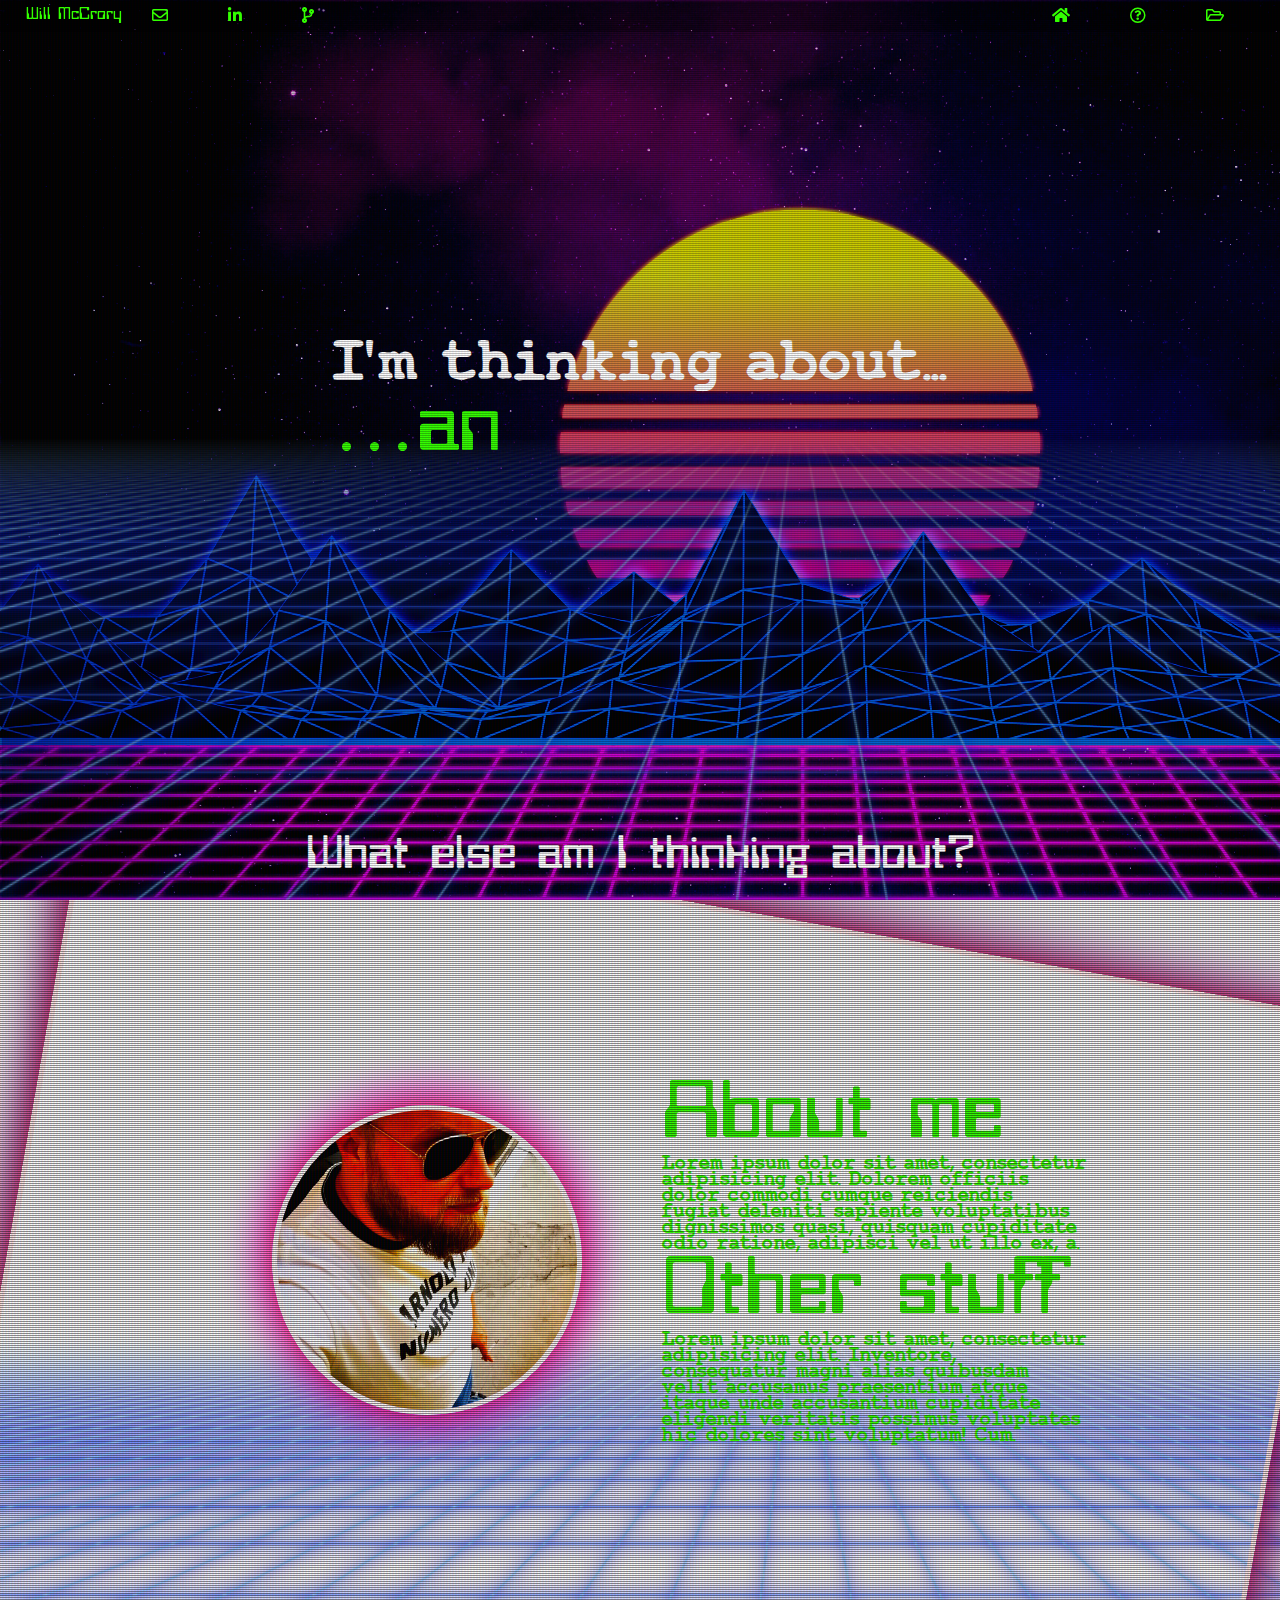
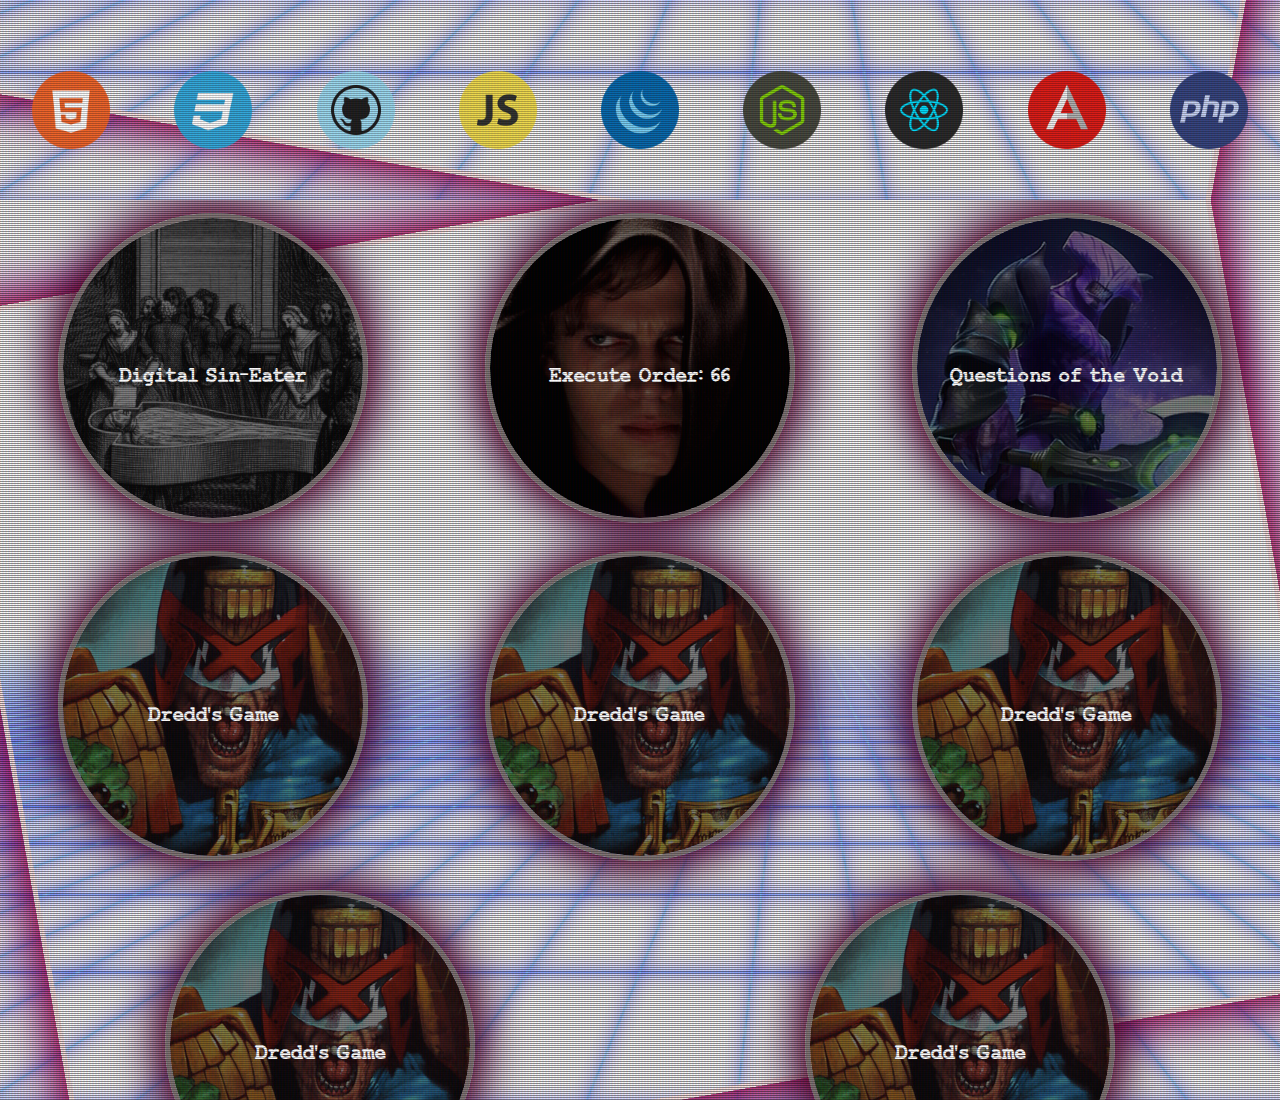
==== index.html @ d70937ad "Rudimentary portfolio working" ====
<!DOCTYPE html>
<html lang="en">
	<head>
		<title>will mccrory</title>
		<link rel="shortcut icon" type="image/png" href="assets/img/favicon.png"/>
		<meta charset="UTF-8">
		<link rel="stylesheet" href="assets/css/reset.css" type="text/css" />
		<link rel="stylesheet" href="assets/css/style.css" type="text/css" />
		<link href="https://use.fontawesome.com/releases/v5.0.8/css/all.css" rel="stylesheet">
	</head>

	<body>

	<!-- header navbar -->
		<div class="navbarWeb" id="header">
			<div class="headerContent">
				<h6 id="navbarName">Will McCrory</h6>
				<h6><a class="navLink" href="mailto:wmccrory@gmail.com" target="_blank"><i class="far fa-envelope"></i></a></h6>
				<h6><a class="navLink" href="https://www.linkedin.com/in/william-mccrory/" target="_blank"><i class="fab fa-linkedin-in"></i></a></h6>
				<h6><a class="navLink" href="https://github.com/wmccrory" target="_blank"><i class="fas fa-code-branch"></i></a></h6>
			</div>

			<div class="headerContent">
				<a class="navLink" href="#intro"><i class="fas fa-home"></i></a>
				<a class="navLink" href="#bio"><i class="far fa-question-circle"></i></a>
				<a class="navLink" href="#portfolio"><i class="far fa-folder-open"></i></a>
			</div>
		</div>

	<!-- intro splash -->
		<div class="screen" id="intro">
			<!-- background image in it's own container for filter purposes -->
			<div class="backgroundImage"></div>

			<div id="splashContent">

				<div id="splashText">
					<h1>I'm thinking about...</h1>
					<div class="crt" id="splashInsert">
						<h2>...<div id="splashLoader"></div></h2>
					</div>
				</div>

				<div class="scroll" id="splashScroll">
					<h3>What else am I thinking about?</h3>
				</div>

			</div>
		</div>

	<!-- biography html -->
		<div class="screen" id="bio">
			<div class="backDiv" id="backDivOne"></div>

			<div class="crt" id="bioContent">
				<img src="assets/img/profile.jpg" alt="profile picture" />
				<div>
					<h2>About me</h2>
					<p>Lorem ipsum dolor sit amet, consectetur adipisicing elit. Dolorem officiis dolor commodi cumque reiciendis fugiat deleniti sapiente voluptatibus dignissimos quasi, quisquam cupiditate odio ratione, adipisci vel ut illo ex, a.</p>
					<h2>Other stuff</h2>
					<p>Lorem ipsum dolor sit amet, consectetur adipisicing elit. Inventore, consequatur magni alias quibusdam velit accusamus praesentium atque itaque unde accusantium cupiditate eligendi veritatis possimus voluptates hic dolores sint voluptatum! Cum.</p>
				</div>
			</div>

			<div class="crt" id="bioSkills">
				<img src="assets/img/icon/html.png" alt="html" />
				<img src="assets/img/icon/css.png" alt="css" />
				<img src="assets/img/icon/github.png" alt="github" />
				<img src="assets/img/icon/javascript.png" alt="javascript" />
				<img src="assets/img/icon/jquery.png" alt="jQuery" />
				<img src="assets/img/icon/node.png" alt="node" />
				<img src="assets/img/icon/react.png" alt="react" />	
				<img src="assets/img/icon/angularJS.png" alt="angularJS" />
				<img src="assets/img/icon/php.png" alt="php" />
			</div>
		</div>

	<!-- portfolio sites html -->
		<div class="screen crt" id="portfolio">
			<div class="backDiv" id="backDivTwo"></div>

			<div class="crt" id="projectHolder">

				<div class="project" id="sineater">
					<img src="assets/img/project/sineater.png" alt="sineater project" />
					<div class="projectText">
						<p>Digital Sin-Eater</p>
					</div>
				</div>

				<div class="project" id="starwarsGame">
					<img src="assets/img/project/starwarsGame.png" alt="star wars project" />
					<div class="projectText">
						<p>Execute Order: 66</p>
					</div>
				</div>

				<div class="project" id="triviaGame">
					<img src="assets/img/project/triviaGame.png" alt="trivia project" />
					<div class="projectText">
						<p>Questions of the Void</p>
					</div>
				</div>

				<div class="project" id="hangmanGame">
					<img src="assets/img/project/hangmanGame.png" alt="hangman project" />
					<div class="projectText">
						<p>Dredd's Game</p>
					</div>
				</div>

				<div class="project" id="hangmanGame">
					<img src="assets/img/project/hangmanGame.png" alt="hangman project" />
					<div class="projectText">
						<p>Dredd's Game</p>
					</div>
				</div>

				<div class="project" id="hangmanGame">
					<img src="assets/img/project/hangmanGame.png" alt="hangman project" />
					<div class="projectText">
						<p>Dredd's Game</p>
					</div>
				</div>

				<div class="project" id="hangmanGame">
					<img src="assets/img/project/hangmanGame.png" alt="hangman project" />
					<div class="projectText">
						<p>Dredd's Game</p>
					</div>
				</div>

				<div class="project" id="hangmanGame">
					<img src="assets/img/project/hangmanGame.png" alt="hangman project" />
					<div class="projectText">
						<p>Dredd's Game</p>
					</div>
				</div>

			</div>
		</div>

		<footer>
			<script src="https://code.jquery.com/jquery-3.3.1.min.js" integrity="sha256-FgpCb/KJQlLNfOu91ta32o/NMZxltwRo8QtmkMRdAu8=" crossorigin="anonymous"></script>
			<script src="assets/javascript/javascript.js"></script>
		</footer>
	</body>
</html>
---- assets/css/style.css ----
/*global elements*/

	@font-face {
		font-family: "bitwise";
		src: url(../fonts/bitwise.ttf);
	}

	@font-face {
		font-family:"typeWrong";
		src: url(../fonts/typwrng.ttf);
	}



	body {
		animation: colorRotate 30s infinite;
	}

/*navbar*/

	.navbarWeb {
		z-index: 15;
		background: rgba(0,0,0,0.3);
		position: fixed;
		top: 0;
		width: 100%;
		display: flex;
		color: #fff;
	}

	#header {
		height: 2em;
		justify-content: space-between;
		align-items: center;
	}

	.headerContent {
		display: flex;
		padding: 0 2%;
	}

	.navLink {
		padding: 0 30px;
		text-decoration: none;
		color: #33FF00;
/*		text-shadow: 2px 2px #fff;*/
	}

	.navLink:visited {
		color: #33FF00;
	}

	.headerContent img {
		max-width: auto;
		height: 50px;
		align-self: flex-end;
	}

/*page elements*/

	.screen {
		position: relative;
		overflow: hidden;
		height: 100vh;
		background: url("../img/neonGrid.png");
		background-size: cover;
	}

	/*intro*/

		.backgroundImage {
			z-index: -1;
			position: absolute;
			height: 100%;
			width: 100%;
			background-image: url("../img/splashBackground2.jpg");
			filter: contrast(170%);
			background-repeat: no-repeat;
    		background-size: cover;
		}

		#splashContent {
			color: white;
			z-index: 5;
			background: rgba(0,0,0,0.2);
			height: 100%;
			width: 100%;
			display: grid;
			grid-template-rows: auto 10%;
			grid-template-areas:
			"splashText"
			"splashScroll";
		}

		#splashText {
			grid-area: "splashText";
			justify-self: center;
			align-self: center;
		}

		#splashScroll {
			grid-area: "splashScroll";
			justify-self: center;
			align-self: center;
			padding: 1em;
		}

		#splashInsert {
			color: #33FF00;
		}

		#splashLoader {
			display: inline-block;
		}

	/*bio*/

		#bio {
			display: grid;
			grid-template-rows: 80% 20%;
			grid-template-areas:
			"bioContent"
			"bioSkills";
		}

		#bioContent {
			z-index: 2;
			grid-area: "bioContent";
			justify-self: center;
			align-self: center;
			display: flex;
			align-items: center;
			width: 70%;
			color: #33FF00;
		}

		#bioContent img {
			height: 300px;
			width: 300px;
			margin: 0 5em;
			border: 5px solid #ffe8e8;
			box-shadow: 0 0 50px #FF0000, 0 0 50px #0000FF;
			border-radius: 50%;
			filter: saturate(2) contrast(120%);
		}

		#bioSkills {
			z-index: 2;
			grid-area: "bioSkills";
			justify-self: center;
			align-self: center;
			display: flex;
			width: 100%;
			justify-content: space-around;
		}

		#bioSkills img {
			max-height: 100px;
			max-width: 100px;
		}

	/*portfolio*/
		
		#portfolio {
			display: grid;
		}

		#projectHolder {
			display: flex;
			height: 100vh;
			width: 100%;
			flex-wrap: wrap;
			justify-self: center;
			align-self: center;
			justify-content: space-around;
			align-items: center;
/*			overflow: auto;*/
/*			border: 5px solid #ffe8e8;*/
/*			box-shadow: 0 0 50px #33FF00, 0 0 50px #33FF00;*/
/*			background: #000;*/
			z-index: 5;
		}

		.project {
			margin: 1%;
			position: relative;
			color: #fff;
		}

		.project img {
			max-height: 300px;
			max-width: 300px;
			filter: brightness(50%);
			border: 5px solid #ffe8e8;
			border-radius: 50%;
			box-shadow: 0 0 50px #FF0000, 0 0 50px #0000FF;
		}

		.projectText {
			position: absolute;
			top: 50%;
			width: 100%;
			text-align: center;
			user-select: none;
		}

	/*background divs (aesthetic)*/
		.backDiv {
			height: 100%;
			width: 100%;
			position: absolute;
			border: 5px solid #ffe8e8;
			box-shadow: 0 0 50px #FF0000, 0 0 50px #0000FF;
			box-sizing: border-box;
		}

		#backDivOne {
			transform: rotate(10deg);
		}

		#backDivTwo {
			transform: rotate(-10deg);
		}	

	/*font rules*/
		h1 {
			font-family: "typeWrong";
			font-size: 3em;
		}

		h2 {
			font-family: "bitwise";
			font-size: 5em;
		}

		h3 {
			font-family: "bitwise";
			font-size: 3em;
		}

		h6 {
			font-family: "bitwise";
			color: #33FF00;
		}

		p {
			font-family: "typeWrong";
		}

		.navbarWeb a {
			font-family: "bitwise";
		}

	/*background animations*/

		@keyframes colorRotate {
			0%, 100% {
				background-color: #000000;
			}
			20% {
				background-color: #251f47;
			}
			40% {
				background-color: #282828;
			}
			60% {
				background-color: #200589;
			}
			80% {
				background-color: #3a3170;
			}
		}

/*CRT EFFECT credit to: http://aleclownes.com/2017/02/01/crt-display.html*/

	@keyframes flicker {
	  0% {
	    opacity: 0.27861;
	  }
	  5% {
	    opacity: 0.34769;
	  }
	  10% {
	    opacity: 0.23604;
	  }
	  15% {
	    opacity: 0.90626;
	  }
	  20% {
	    opacity: 0.18128;
	  }
	  25% {
	    opacity: 0.83891;
	  }
	  30% {
	    opacity: 0.65583;
	  }
	  35% {
	    opacity: 0.67807;
	  }
	  40% {
	    opacity: 0.26559;
	  }
	  45% {
	    opacity: 0.84693;
	  }
	  50% {
	    opacity: 0.96019;
	  }
	  55% {
	    opacity: 0.08594;
	  }
	  60% {
	    opacity: 0.20313;
	  }
	  65% {
	    opacity: 0.71988;
	  }
	  70% {
	    opacity: 0.53455;
	  }
	  75% {
	    opacity: 0.37288;
	  }
	  80% {
	    opacity: 0.71428;
	  }
	  85% {
	    opacity: 0.70419;
	  }
	  90% {
	    opacity: 0.7003;
	  }
	  95% {
	    opacity: 0.36108;
	  }
	  100% {
	    opacity: 0.24387;
	  }
	}
	@keyframes textShadow {
	  0% {
	    text-shadow: 0.4389924193300864px 0 1px rgba(0,30,255,0.5), -0.4389924193300864px 0 1px rgba(255,0,80,0.3), 0 0 3px;
	  }
	  5% {
	    text-shadow: 2.7928974010788217px 0 1px rgba(0,30,255,0.5), -2.7928974010788217px 0 1px rgba(255,0,80,0.3), 0 0 3px;
	  }
	  10% {
	    text-shadow: 0.02956275843481219px 0 1px rgba(0,30,255,0.5), -0.02956275843481219px 0 1px rgba(255,0,80,0.3), 0 0 3px;
	  }
	  15% {
	    text-shadow: 0.40218538552878136px 0 1px rgba(0,30,255,0.5), -0.40218538552878136px 0 1px rgba(255,0,80,0.3), 0 0 3px;
	  }
	  20% {
	    text-shadow: 3.4794037899852017px 0 1px rgba(0,30,255,0.5), -3.4794037899852017px 0 1px rgba(255,0,80,0.3), 0 0 3px;
	  }
	  25% {
	    text-shadow: 1.6125630401149584px 0 1px rgba(0,30,255,0.5), -1.6125630401149584px 0 1px rgba(255,0,80,0.3), 0 0 3px;
	  }
	  30% {
	    text-shadow: 0.7015590085143956px 0 1px rgba(0,30,255,0.5), -0.7015590085143956px 0 1px rgba(255,0,80,0.3), 0 0 3px;
	  }
	  35% {
	    text-shadow: 3.896914047650351px 0 1px rgba(0,30,255,0.5), -3.896914047650351px 0 1px rgba(255,0,80,0.3), 0 0 3px;
	  }
	  40% {
	    text-shadow: 3.870905614848819px 0 1px rgba(0,30,255,0.5), -3.870905614848819px 0 1px rgba(255,0,80,0.3), 0 0 3px;
	  }
	  45% {
	    text-shadow: 2.231056963361899px 0 1px rgba(0,30,255,0.5), -2.231056963361899px 0 1px rgba(255,0,80,0.3), 0 0 3px;
	  }
	  50% {
	    text-shadow: 0.08084290417898504px 0 1px rgba(0,30,255,0.5), -0.08084290417898504px 0 1px rgba(255,0,80,0.3), 0 0 3px;
	  }
	  55% {
	    text-shadow: 2.3758461067427543px 0 1px rgba(0,30,255,0.5), -2.3758461067427543px 0 1px rgba(255,0,80,0.3), 0 0 3px;
	  }
	  60% {
	    text-shadow: 2.202193051050636px 0 1px rgba(0,30,255,0.5), -2.202193051050636px 0 1px rgba(255,0,80,0.3), 0 0 3px;
	  }
	  65% {
	    text-shadow: 2.8638780614874975px 0 1px rgba(0,30,255,0.5), -2.8638780614874975px 0 1px rgba(255,0,80,0.3), 0 0 3px;
	  }
	  70% {
	    text-shadow: 0.48874025155497314px 0 1px rgba(0,30,255,0.5), -0.48874025155497314px 0 1px rgba(255,0,80,0.3), 0 0 3px;
	  }
	  75% {
	    text-shadow: 1.8948491305757957px 0 1px rgba(0,30,255,0.5), -1.8948491305757957px 0 1px rgba(255,0,80,0.3), 0 0 3px;
	  }
	  80% {
	    text-shadow: 0.0833037308038857px 0 1px rgba(0,30,255,0.5), -0.0833037308038857px 0 1px rgba(255,0,80,0.3), 0 0 3px;
	  }
	  85% {
	    text-shadow: 0.09769827255241735px 0 1px rgba(0,30,255,0.5), -0.09769827255241735px 0 1px rgba(255,0,80,0.3), 0 0 3px;
	  }
	  90% {
	    text-shadow: 3.443339761481782px 0 1px rgba(0,30,255,0.5), -3.443339761481782px 0 1px rgba(255,0,80,0.3), 0 0 3px;
	  }
	  95% {
	    text-shadow: 2.1841838852799786px 0 1px rgba(0,30,255,0.5), -2.1841838852799786px 0 1px rgba(255,0,80,0.3), 0 0 3px;
	  }
	  100% {
	    text-shadow: 2.6208764473832513px 0 1px rgba(0,30,255,0.5), -2.6208764473832513px 0 1px rgba(255,0,80,0.3), 0 0 3px;
	  }
	}
	.crt::after {
	  content: " ";
	  display: block;
	  position: absolute;
	  top: 0;
	  left: 0;
	  bottom: 0;
	  right: 0;
	  background: rgba(18, 16, 16, 0.1);
	  opacity: 0;
	  z-index: 2;
	  pointer-events: none;
	  animation: flicker 0.15s infinite;
	}
	.crt::before {
	  content: " ";
	  display: block;
	  position: absolute;
	  top: 0;
	  left: 0;
	  bottom: 0;
	  right: 0;
	  background: linear-gradient(rgba(18, 16, 16, 0) 50%, rgba(0, 0, 0, 0.25) 50%), linear-gradient(90deg, rgba(255, 0, 0, 0.06), rgba(0, 255, 0, 0.02), rgba(0, 0, 255, 0.06));
	  z-index: 2;
	  background-size: 100% 2px, 3px 100%;
	  pointer-events: none;
	}
	.crt {
	  animation: textShadow 1.6s infinite;
	}
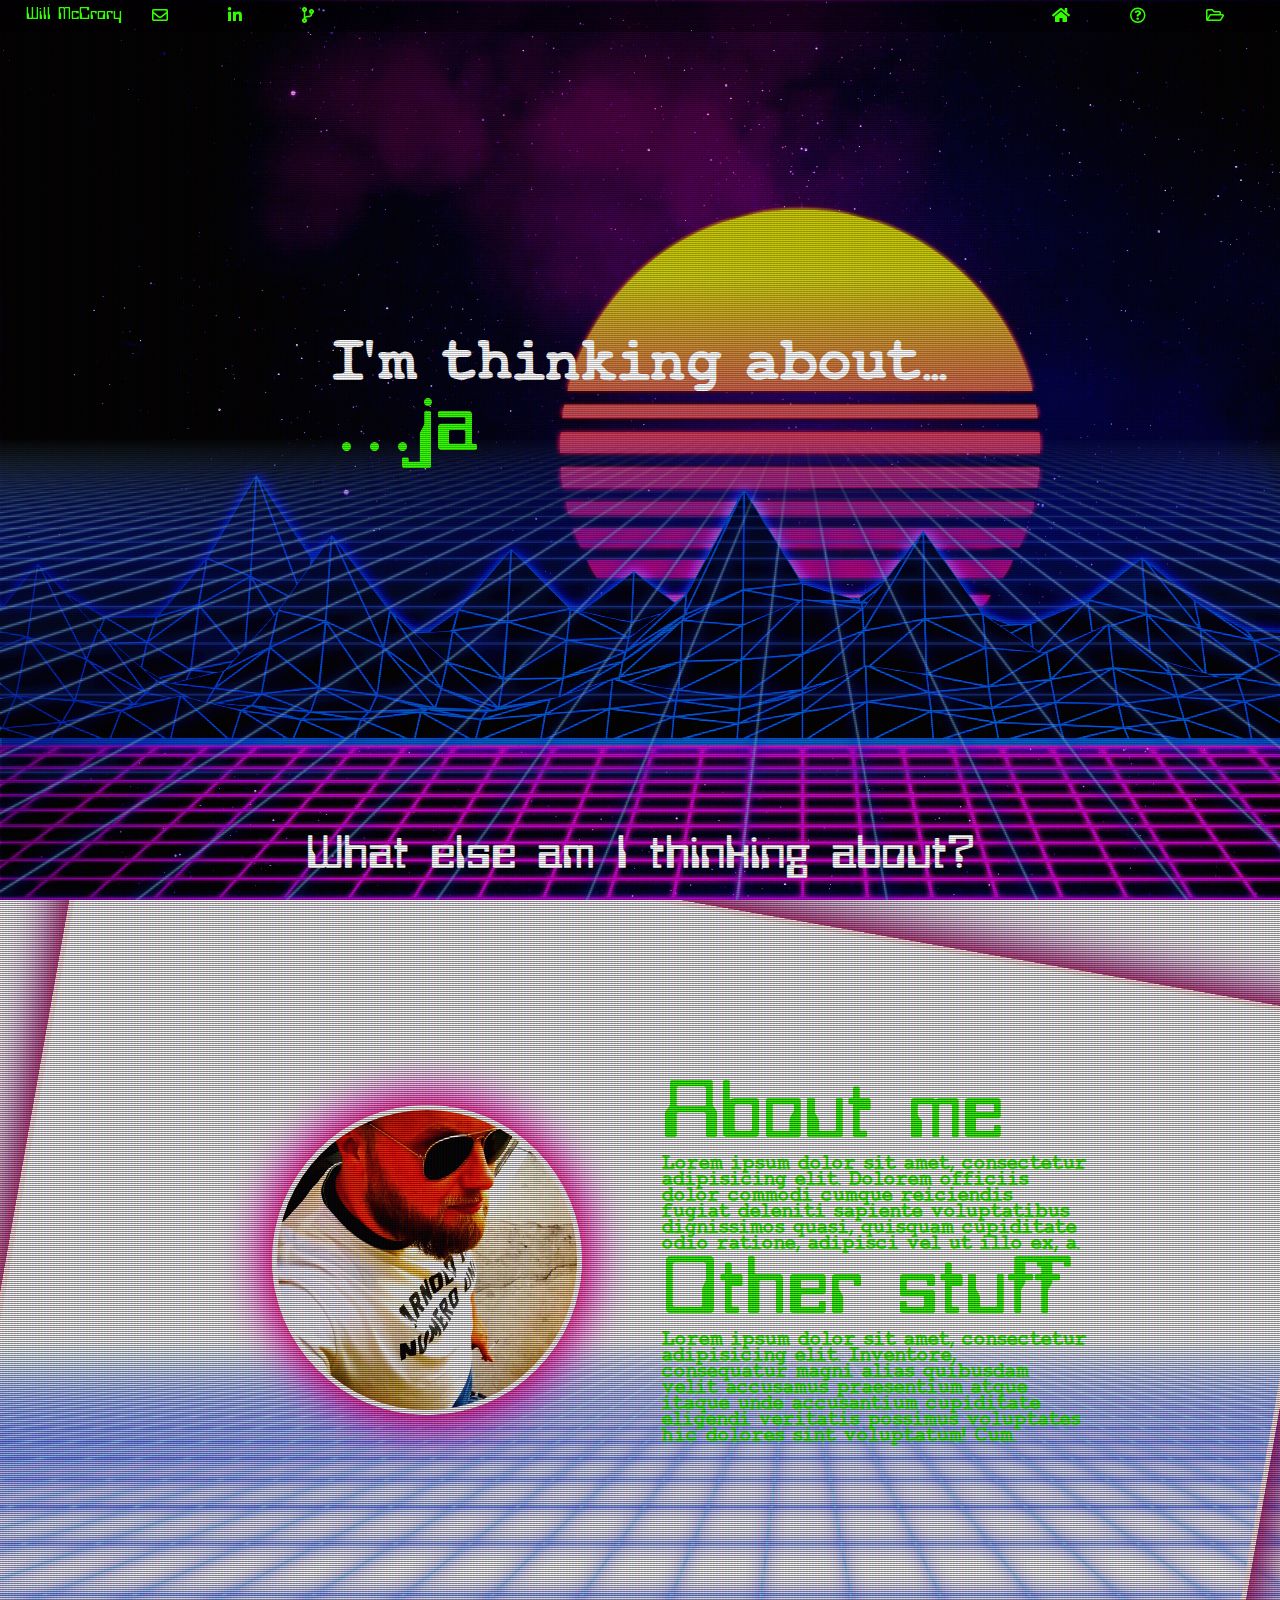
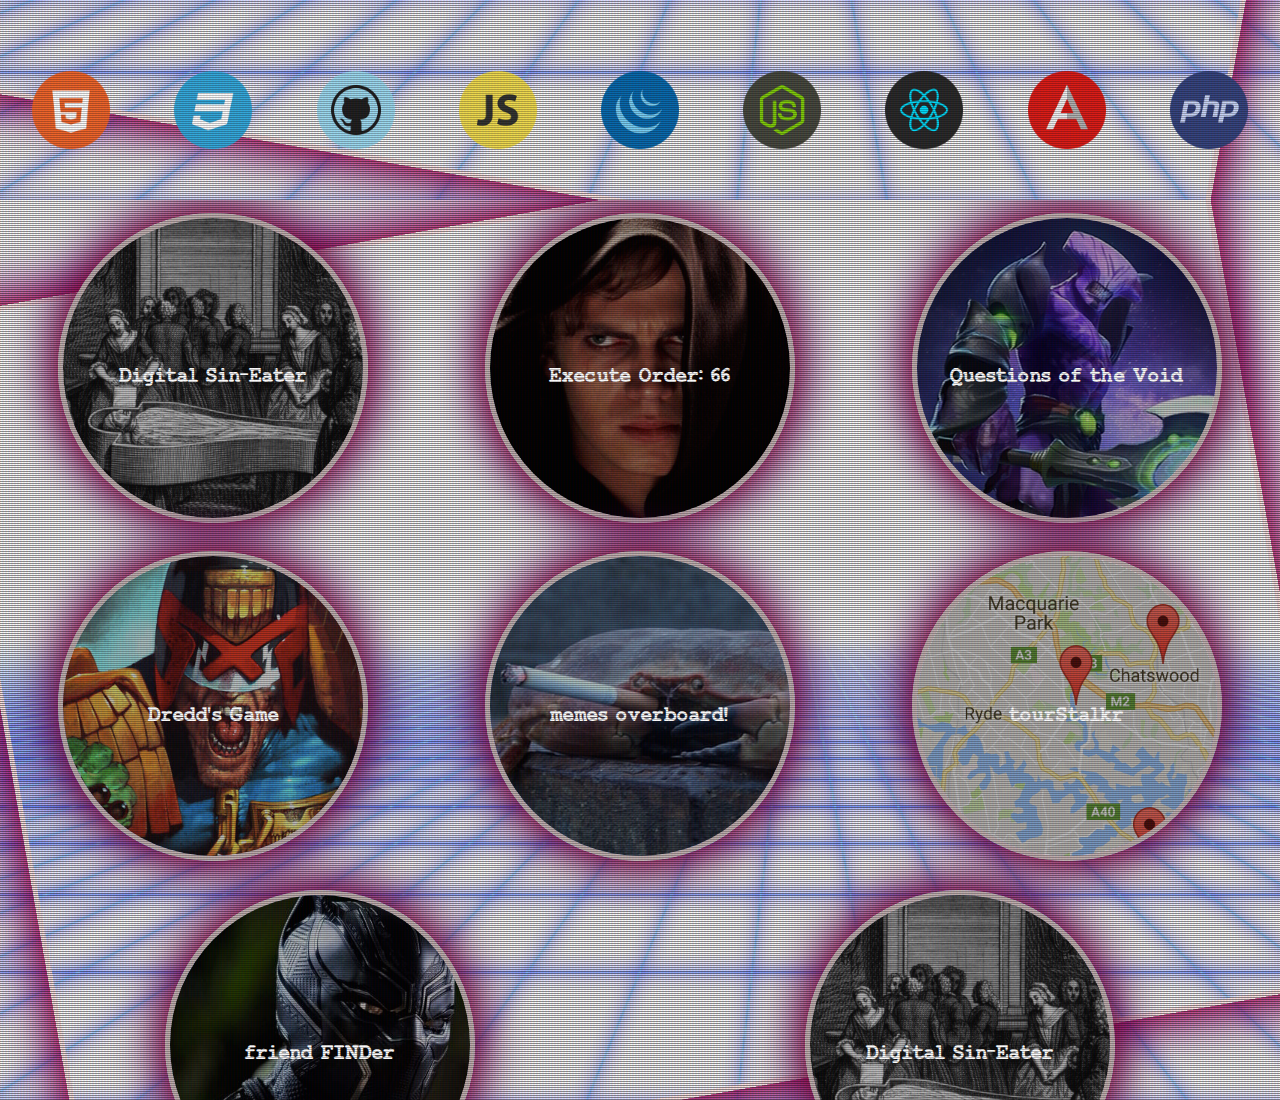
==== commit 81ddc135: "Updating portfolio placeholders" ====
--- a/index.html
+++ b/index.html
@@ -109,31 +109,31 @@
 					</div>
 				</div>
 
-				<div class="project" id="hangmanGame">
-					<img src="assets/img/project/hangmanGame.png" alt="hangman project" />
+				<div class="project" id="memesOverboard">
+					<img src="assets/img/project/memesOverboard.png" alt="gif meme project" />
 					<div class="projectText">
-						<p>Dredd's Game</p>
+						<p>memes overboard!</p>
 					</div>
 				</div>
 
-				<div class="project" id="hangmanGame">
-					<img src="assets/img/project/hangmanGame.png" alt="hangman project" />
+				<div class="project" id="tourStalkr">
+					<img src="assets/img/project/tourStalkr.png" alt="tourStalkr project" />
 					<div class="projectText">
-						<p>Dredd's Game</p>
+						<p>tourStalkr</p>
 					</div>
 				</div>
 
-				<div class="project" id="hangmanGame">
-					<img src="assets/img/project/hangmanGame.png" alt="hangman project" />
+				<div class="project" id="friendFinder">
+					<img src="assets/img/project/friendFinder.png" alt="friend finder project" />
 					<div class="projectText">
-						<p>Dredd's Game</p>
+						<p>friend FINDer</p>
 					</div>
 				</div>
 
-				<div class="project" id="hangmanGame">
-					<img src="assets/img/project/hangmanGame.png" alt="hangman project" />
+				<div class="project" id="sineater">
+					<img src="assets/img/project/sineater.png" alt="sineater project" />
 					<div class="projectText">
-						<p>Dredd's Game</p>
+						<p>Digital Sin-Eater</p>
 					</div>
 				</div>
 
--- a/assets/css/style.css
+++ b/assets/css/style.css
@@ -190,7 +190,7 @@
 		.project img {
 			max-height: 300px;
 			max-width: 300px;
-			filter: brightness(50%);
+			filter: brightness(75%);
 			border: 5px solid #ffe8e8;
 			border-radius: 50%;
 			box-shadow: 0 0 50px #FF0000, 0 0 50px #0000FF;
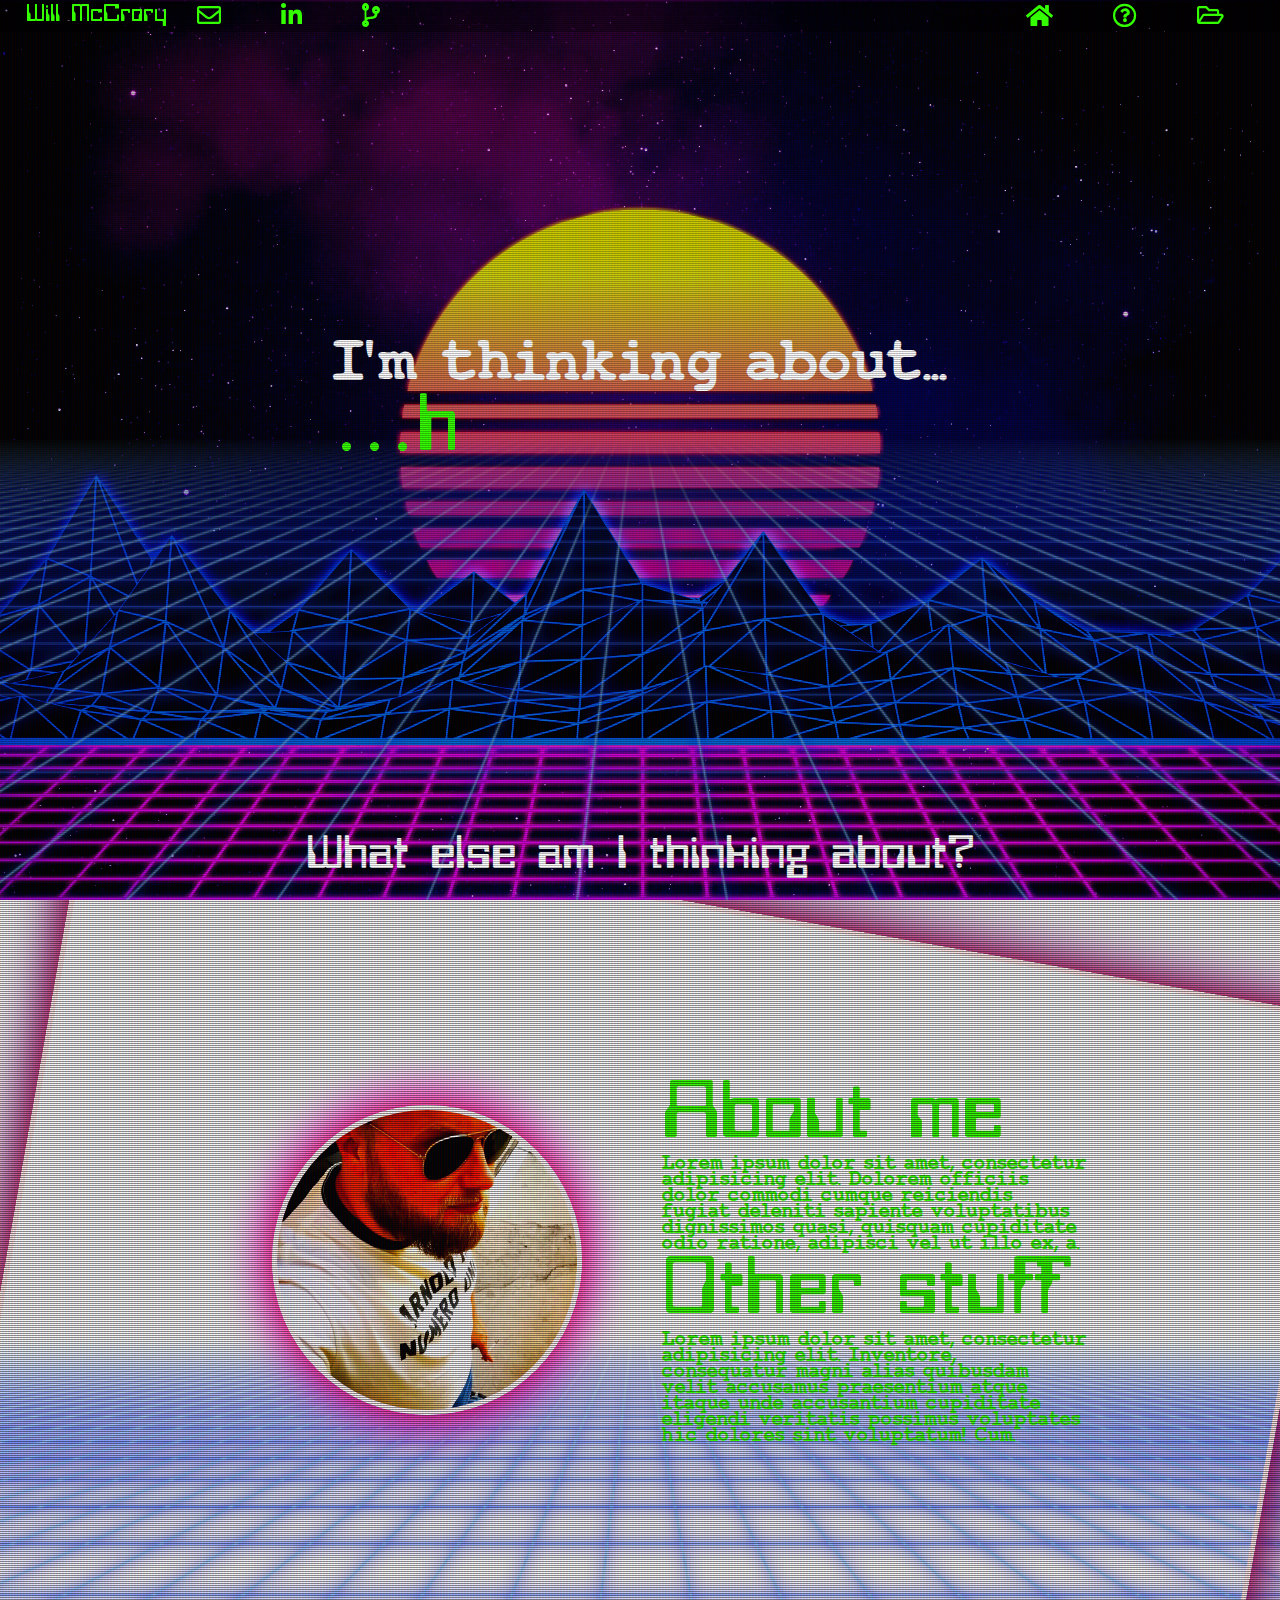
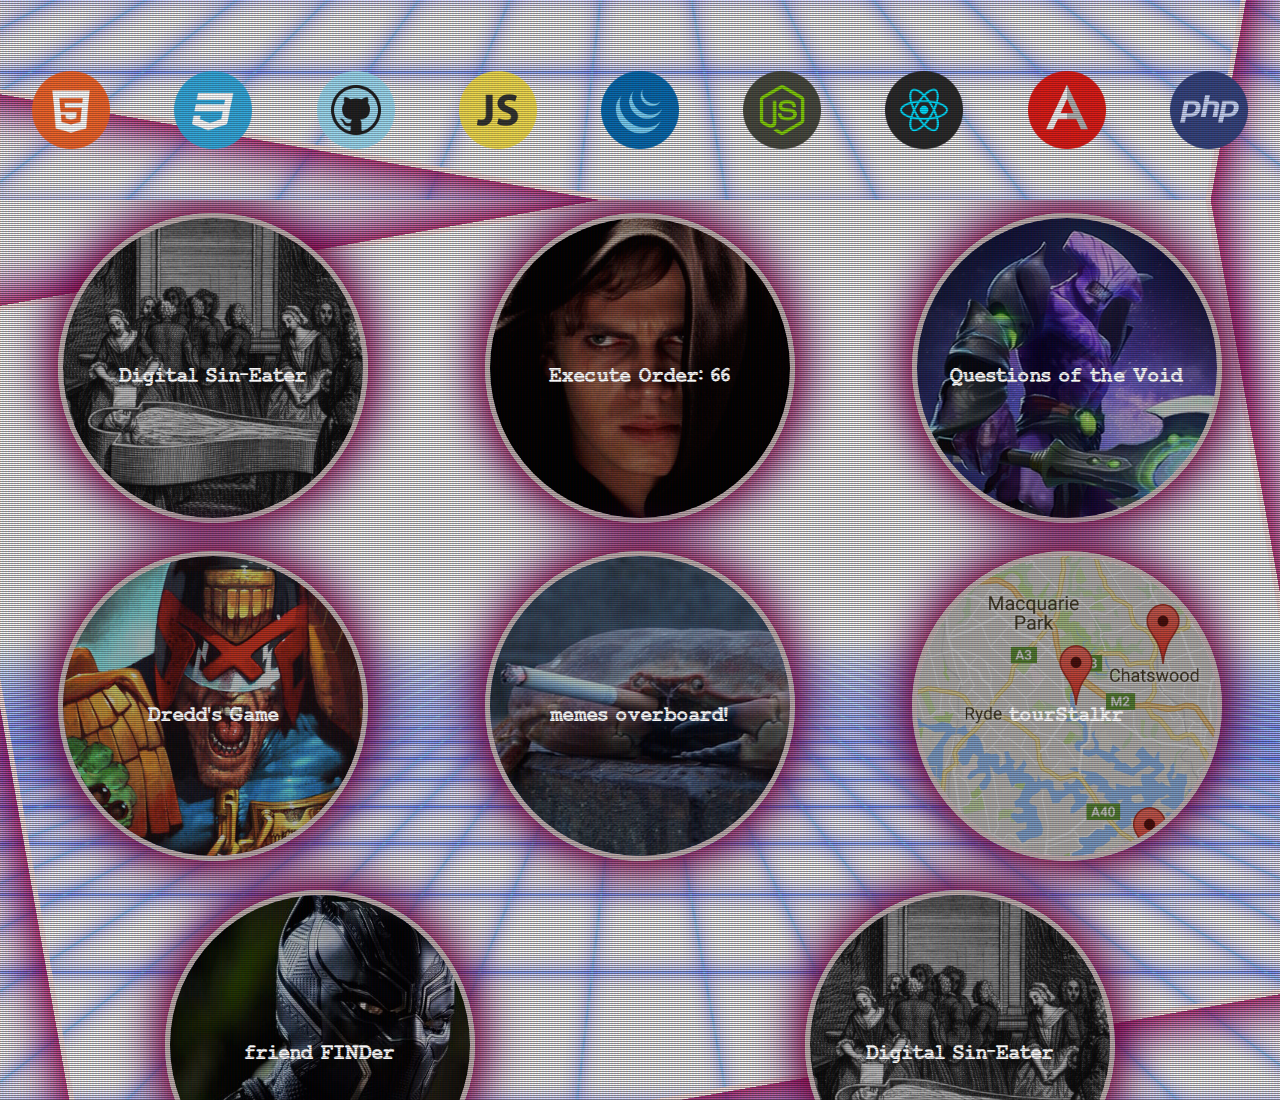
==== commit 3b1d1a99: "Initial modal setup" ====
--- a/index.html
+++ b/index.html
@@ -15,9 +15,9 @@
 		<div class="navbarWeb" id="header">
 			<div class="headerContent">
 				<h6 id="navbarName">Will McCrory</h6>
-				<h6><a class="navLink" href="mailto:wmccrory@gmail.com" target="_blank"><i class="far fa-envelope"></i></a></h6>
-				<h6><a class="navLink" href="https://www.linkedin.com/in/william-mccrory/" target="_blank"><i class="fab fa-linkedin-in"></i></a></h6>
-				<h6><a class="navLink" href="https://github.com/wmccrory" target="_blank"><i class="fas fa-code-branch"></i></a></h6>
+				<a class="navLink" href="mailto:wmccrory@gmail.com" target="_blank"><i class="far fa-envelope"></i></a>
+				<a class="navLink" href="https://www.linkedin.com/in/william-mccrory/" target="_blank"><i class="fab fa-linkedin-in"></i></a>
+				<a class="navLink" href="https://github.com/wmccrory" target="_blank"><i class="fas fa-code-branch"></i></a>
 			</div>
 
 			<div class="headerContent">
@@ -140,6 +140,20 @@
 			</div>
 		</div>
 
+	<!-- portfolio modal -->
+
+		<div id="modal">
+
+				<div id="modalContent">
+					<div id="modalClose"><h6><i class="far fa-times-circle"></i></h6></div>
+					<span id="modalContentName"></span>
+					<span id="modalContentDescription"></span>
+					<span id="modalContentGif"></span>
+					<span id="modalContentLink"></span>
+				</div>
+
+		</div>
+
 		<footer>
 			<script src="https://code.jquery.com/jquery-3.3.1.min.js" integrity="sha256-FgpCb/KJQlLNfOu91ta32o/NMZxltwRo8QtmkMRdAu8=" crossorigin="anonymous"></script>
 			<script src="assets/javascript/javascript.js"></script>
--- a/assets/css/style.css
+++ b/assets/css/style.css
@@ -43,6 +43,7 @@
 		padding: 0 30px;
 		text-decoration: none;
 		color: #33FF00;
+		font-size: 1.5em;
 /*		text-shadow: 2px 2px #fff;*/
 	}
 
@@ -64,6 +65,7 @@
 		height: 100vh;
 		background: url("../img/neonGrid.png");
 		background-size: cover;
+		background-position: center;
 	}
 
 	/*intro*/
@@ -77,6 +79,7 @@
 			filter: contrast(170%);
 			background-repeat: no-repeat;
     		background-size: cover;
+    		background-position: center;
 		}
 
 		#splashContent {
@@ -174,10 +177,6 @@
 			align-self: center;
 			justify-content: space-around;
 			align-items: center;
-/*			overflow: auto;*/
-/*			border: 5px solid #ffe8e8;*/
-/*			box-shadow: 0 0 50px #33FF00, 0 0 50px #33FF00;*/
-/*			background: #000;*/
 			z-index: 5;
 		}
 
@@ -204,6 +203,32 @@
 			user-select: none;
 		}
 
+	/*portfolio modal*/
+			#modal {
+				display: none;
+				position: fixed;
+				top: 0;
+				left: 0;
+				height: 100vh;
+				width: 100%;
+				background: rgba(0,0,0,0.5);
+				z-index: 14;
+			}
+
+			#modalContent {
+				position: absolute;
+				top: 15%;
+				left: 50%;
+				transform: translateX(-50%);
+				height: 75%;
+				width: 80%;
+				overflow: auto;
+				border: 5px solid #ffe8e8;
+				border-radius: 15px;
+				box-shadow: 0 0 50px #FF0000, 0 0 50px #0000FF;
+				background: linear-gradient(rgba(0,0,0,0.4), rgba(0,0,0,0.8)), url(../img/modalBackground.jpg);
+			}
+
 	/*background divs (aesthetic)*/
 		.backDiv {
 			height: 100%;
@@ -240,6 +265,7 @@
 
 		h6 {
 			font-family: "bitwise";
+			font-size: 1.5em;
 			color: #33FF00;
 		}
 
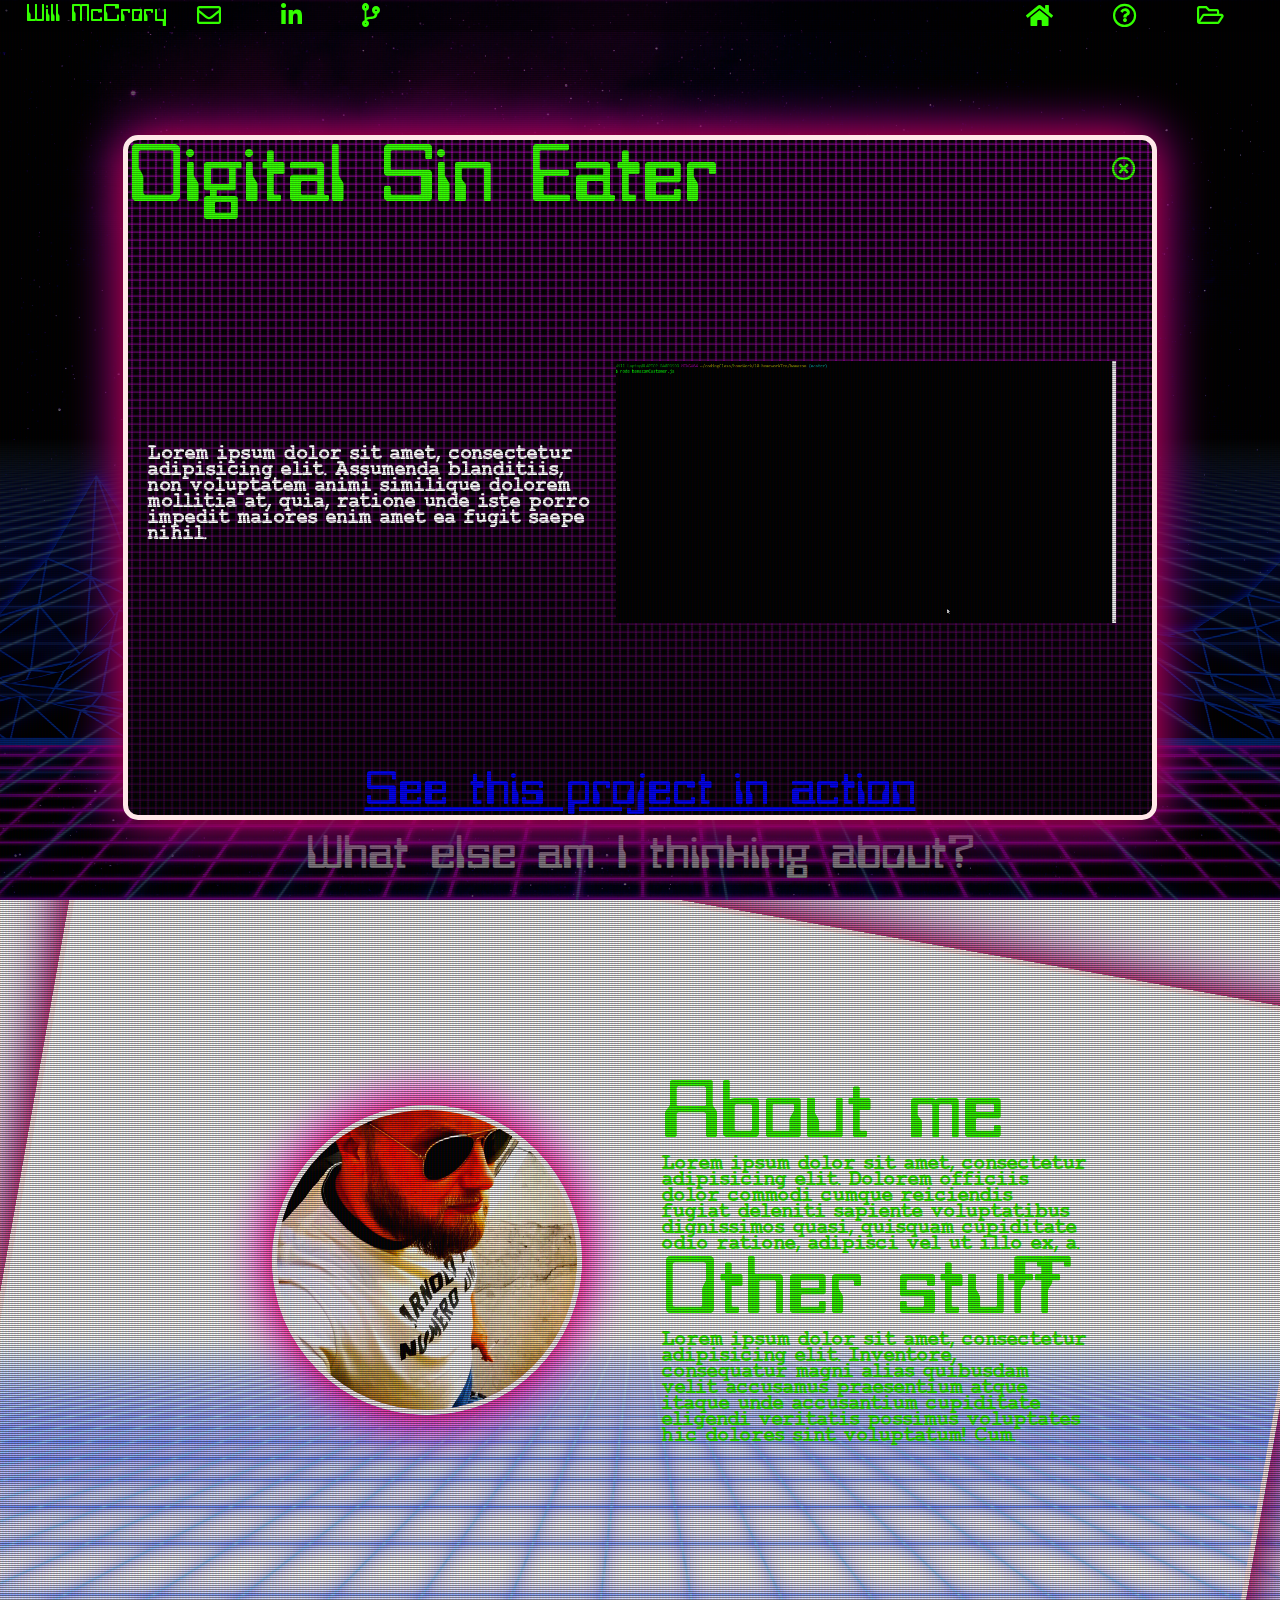
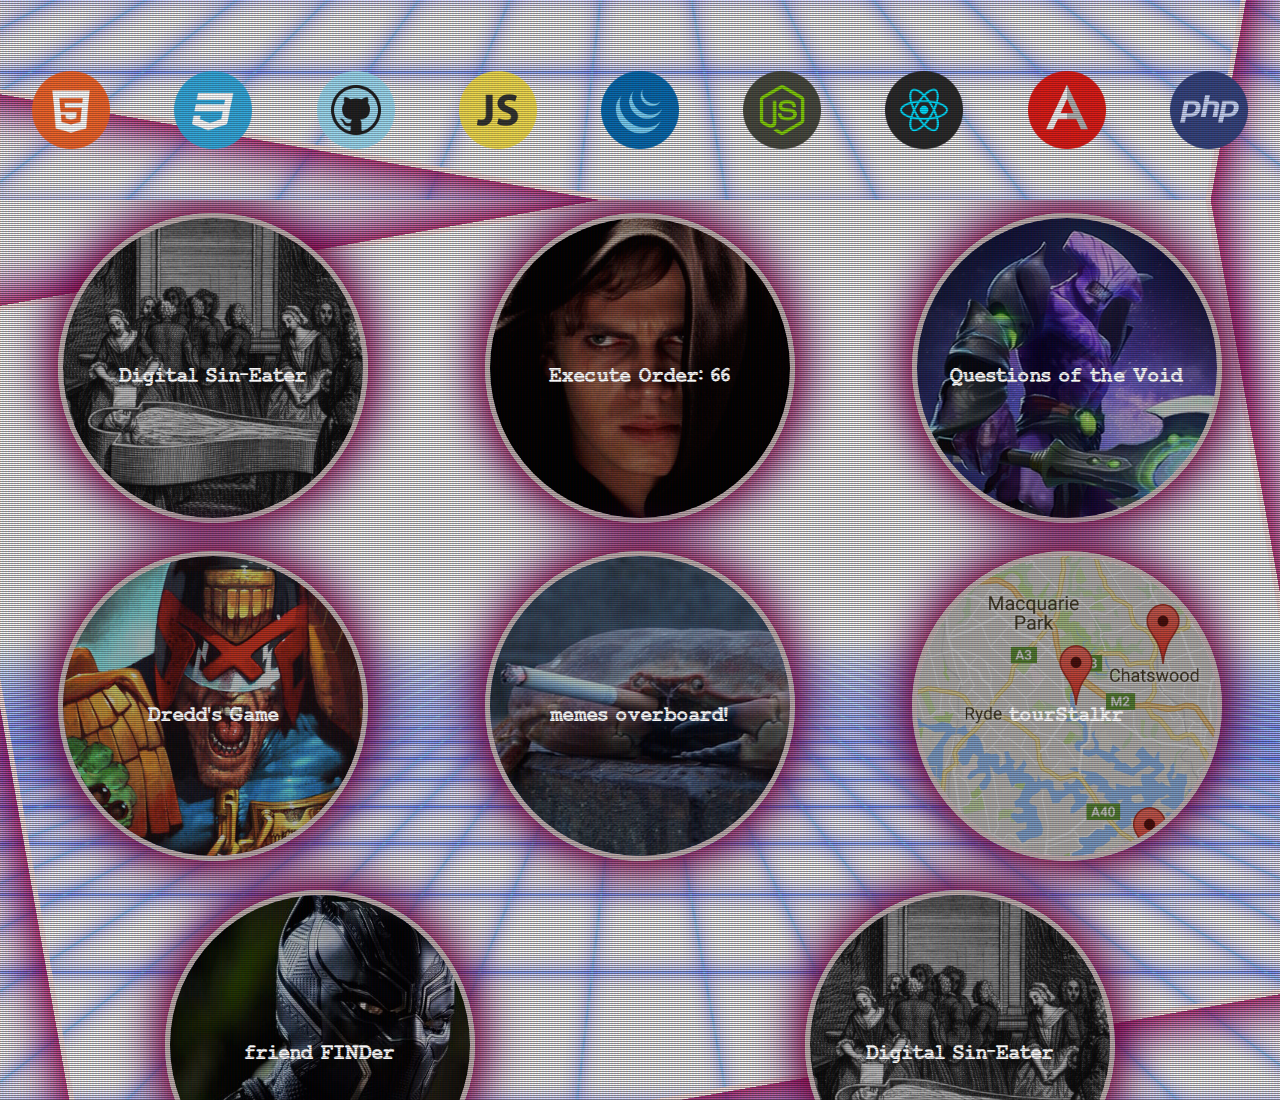
==== commit e3eaabfd: "Modal layout designed" ====
--- a/index.html
+++ b/index.html
@@ -143,14 +143,17 @@
 	<!-- portfolio modal -->
 
 		<div id="modal">
+			<div id="modalBackground"></div>
 
-				<div id="modalContent">
-					<div id="modalClose"><h6><i class="far fa-times-circle"></i></h6></div>
-					<span id="modalContentName"></span>
-					<span id="modalContentDescription"></span>
-					<span id="modalContentGif"></span>
-					<span id="modalContentLink"></span>
+			<div class="crt" id="modalContent">
+				<div id="modalClose"><h6><i class="far fa-times-circle"></i></h6></div>
+				<span id="modalContentName"><h2>Digital Sin Eater</h2></span>
+				<div id="modalText">
+					<span id="modalContentDescription"><p>Lorem ipsum dolor sit amet, consectetur adipisicing elit. Assumenda blanditiis, non voluptatem animi similique dolorem mollitia at, quia, ratione unde iste porro impedit maiores enim amet ea fugit saepe nihil.</p></span>
+					<span id="modalContentGif"><img src="assets/img/projectExamples/bamazonCustomer.gif" /></span>
 				</div>
+				<span id="modalContentLink"><a href="https://digitalsineater.herokuapp.com/" target="_blank"><h3>See this project in action</h3></a></span>
+			</div>
 
 		</div>
 
--- a/assets/css/style.css
+++ b/assets/css/style.css
@@ -205,7 +205,7 @@
 
 	/*portfolio modal*/
 			#modal {
-				display: none;
+				/*display: none;*/
 				position: fixed;
 				top: 0;
 				left: 0;
@@ -215,6 +215,11 @@
 				z-index: 14;
 			}
 
+			#modalBackground {
+				height: 100vh;
+				width: 100%;
+			}
+
 			#modalContent {
 				position: absolute;
 				top: 15%;
@@ -222,6 +227,9 @@
 				transform: translateX(-50%);
 				height: 75%;
 				width: 80%;
+				display: flex;
+				flex-direction: column;
+				justify-content: space-between;
 				overflow: auto;
 				border: 5px solid #ffe8e8;
 				border-radius: 15px;
@@ -229,6 +237,32 @@
 				background: linear-gradient(rgba(0,0,0,0.4), rgba(0,0,0,0.8)), url(../img/modalBackground.jpg);
 			}
 
+			#modalText {
+				display: flex;
+				justify-content: space-between;
+				align-items: center;
+				margin: 0 2%;
+			}
+
+			#modalContent p {
+				color: #fff;
+			}
+
+			#modalContent img {
+				max-width: 500px;
+				margin: 0 1em;
+			}
+
+			#modalContent a {
+				text-align: center;
+			}
+
+			#modalClose {
+				position: absolute;
+				top: 1em;
+				right: 1em;
+			}
+
 	/*background divs (aesthetic)*/
 		.backDiv {
 			height: 100%;
@@ -256,6 +290,7 @@
 		h2 {
 			font-family: "bitwise";
 			font-size: 5em;
+			color: #33FF00;
 		}
 
 		h3 {
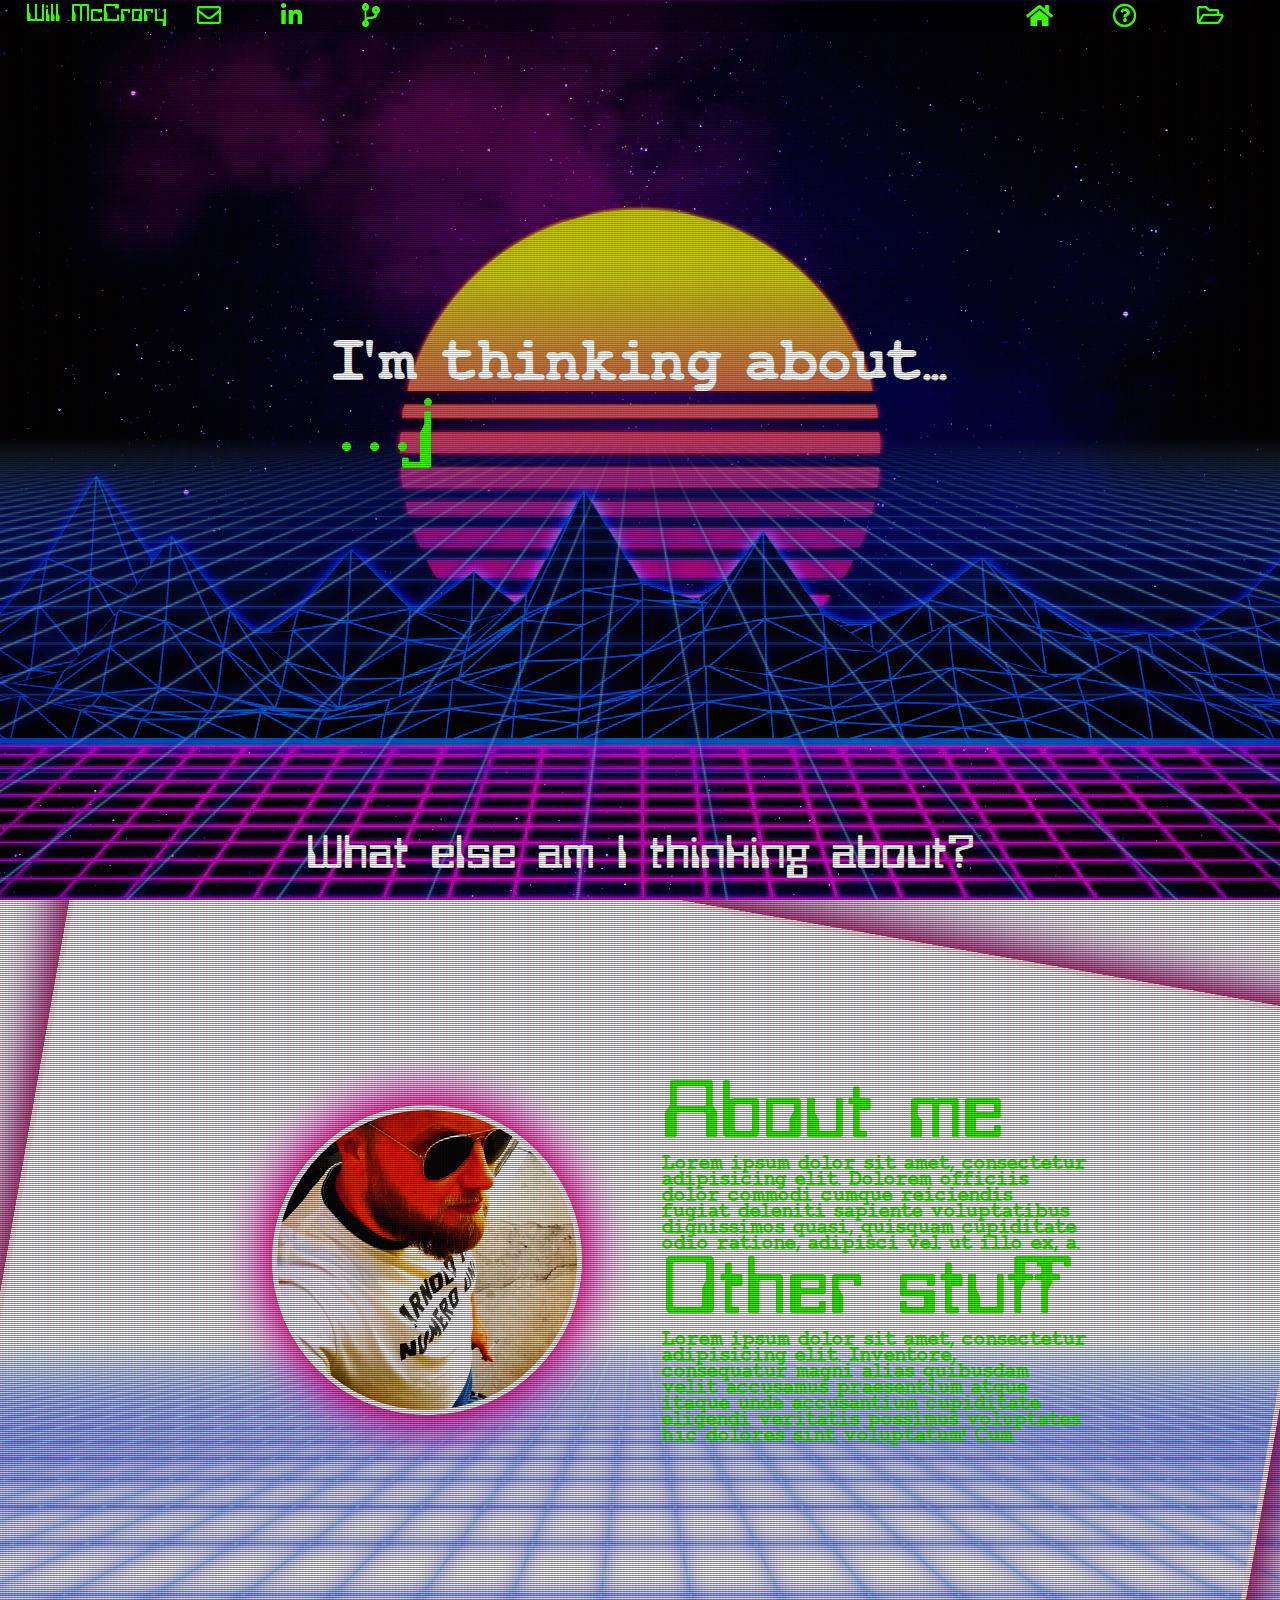
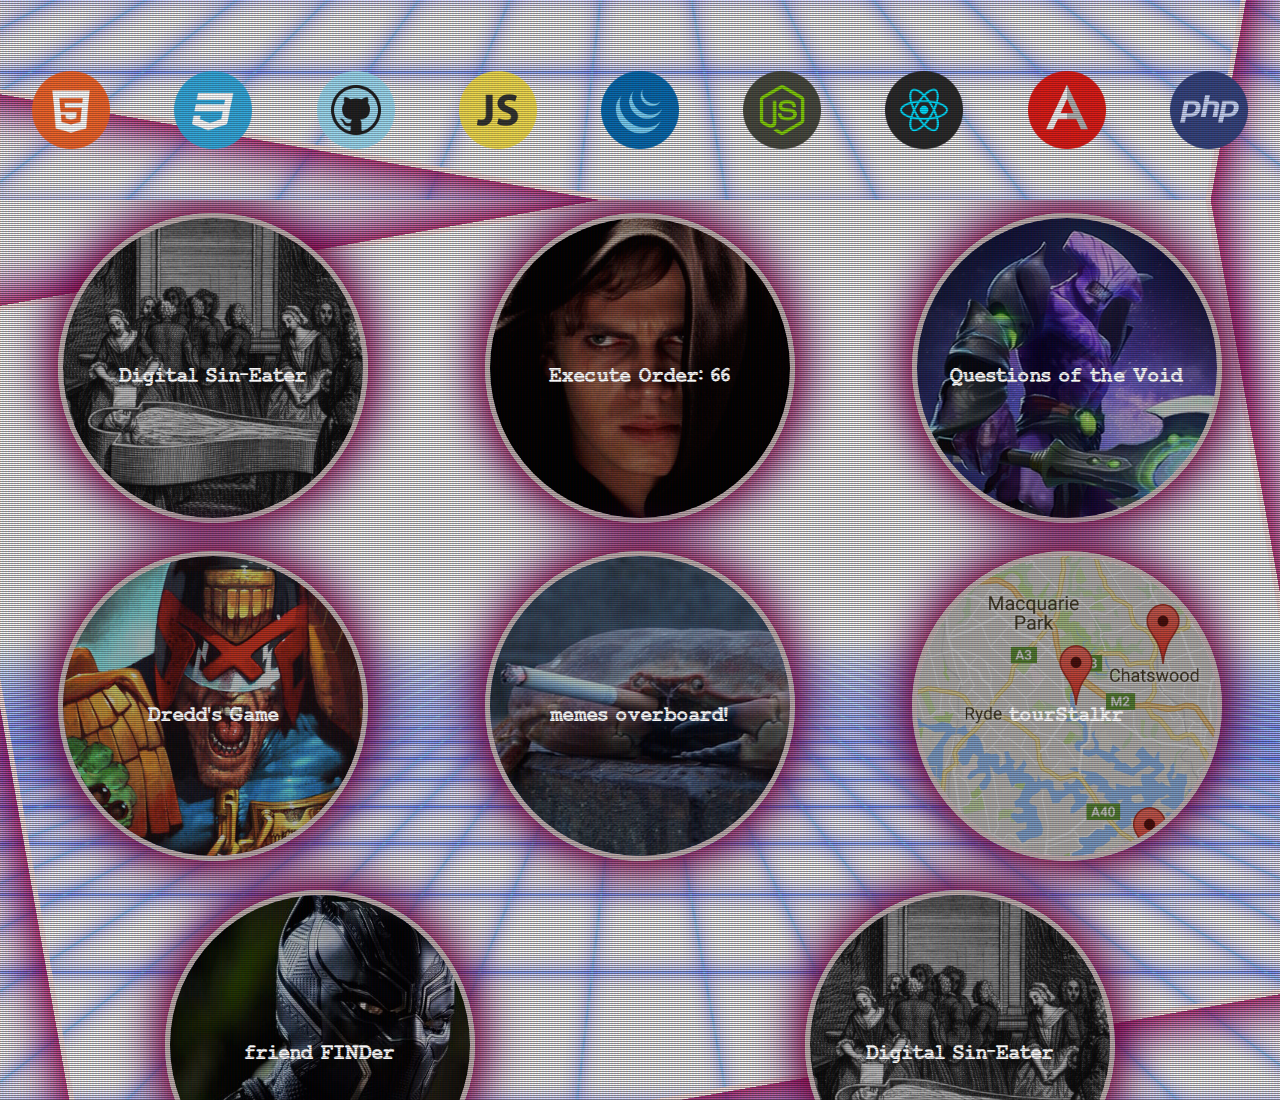
==== commit 16661f5d: "Finished function for loading project info into modal. Digital sin-eater test input" ====
--- a/index.html
+++ b/index.html
@@ -147,12 +147,12 @@
 
 			<div class="crt" id="modalContent">
 				<div id="modalClose"><h6><i class="far fa-times-circle"></i></h6></div>
-				<span id="modalContentName"><h2>Digital Sin Eater</h2></span>
+				<span id="modalContentName"></span>
 				<div id="modalText">
-					<span id="modalContentDescription"><p>Lorem ipsum dolor sit amet, consectetur adipisicing elit. Assumenda blanditiis, non voluptatem animi similique dolorem mollitia at, quia, ratione unde iste porro impedit maiores enim amet ea fugit saepe nihil.</p></span>
-					<span id="modalContentGif"><img src="assets/img/projectExamples/bamazonCustomer.gif" /></span>
+					<span id="modalContentDescription"></span>
+					<span><img id="modalContentGif" alt="project demonstration" /></span>
 				</div>
-				<span id="modalContentLink"><a href="https://digitalsineater.herokuapp.com/" target="_blank"><h3>See this project in action</h3></a></span>
+				<span><a id="modalContentLink" target="_blank"><h3>See this project in action</h3></a></span>
 			</div>
 
 		</div>
--- a/assets/css/style.css
+++ b/assets/css/style.css
@@ -44,7 +44,6 @@
 		text-decoration: none;
 		color: #33FF00;
 		font-size: 1.5em;
-/*		text-shadow: 2px 2px #fff;*/
 	}
 
 	.navLink:visited {
@@ -205,7 +204,7 @@
 
 	/*portfolio modal*/
 			#modal {
-				/*display: none;*/
+				display: none;
 				position: fixed;
 				top: 0;
 				left: 0;
@@ -250,7 +249,7 @@
 
 			#modalContent img {
 				max-width: 500px;
-				margin: 0 1em;
+				margin: 0 1em 0 3em;
 			}
 
 			#modalContent a {
@@ -271,6 +270,7 @@
 			border: 5px solid #ffe8e8;
 			box-shadow: 0 0 50px #FF0000, 0 0 50px #0000FF;
 			box-sizing: border-box;
+			overflow: hidden;
 		}
 
 		#backDivOne {
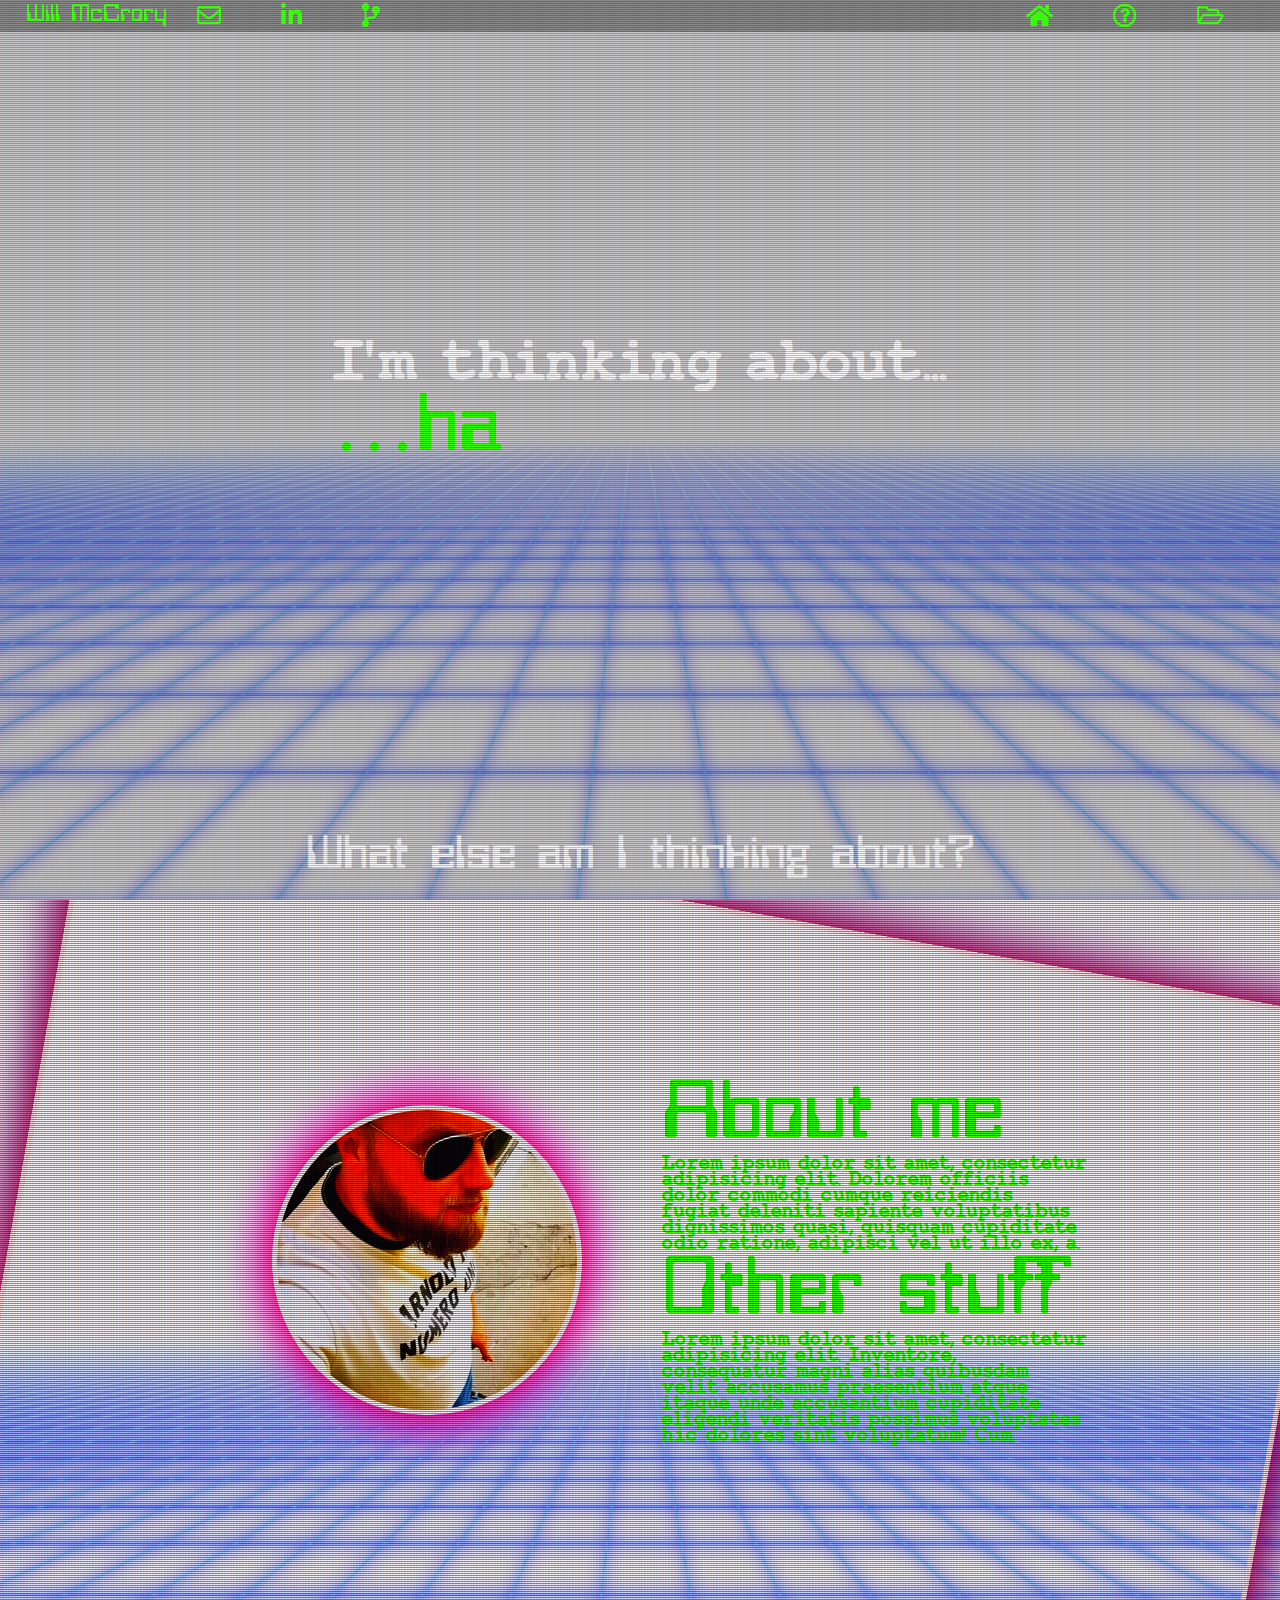
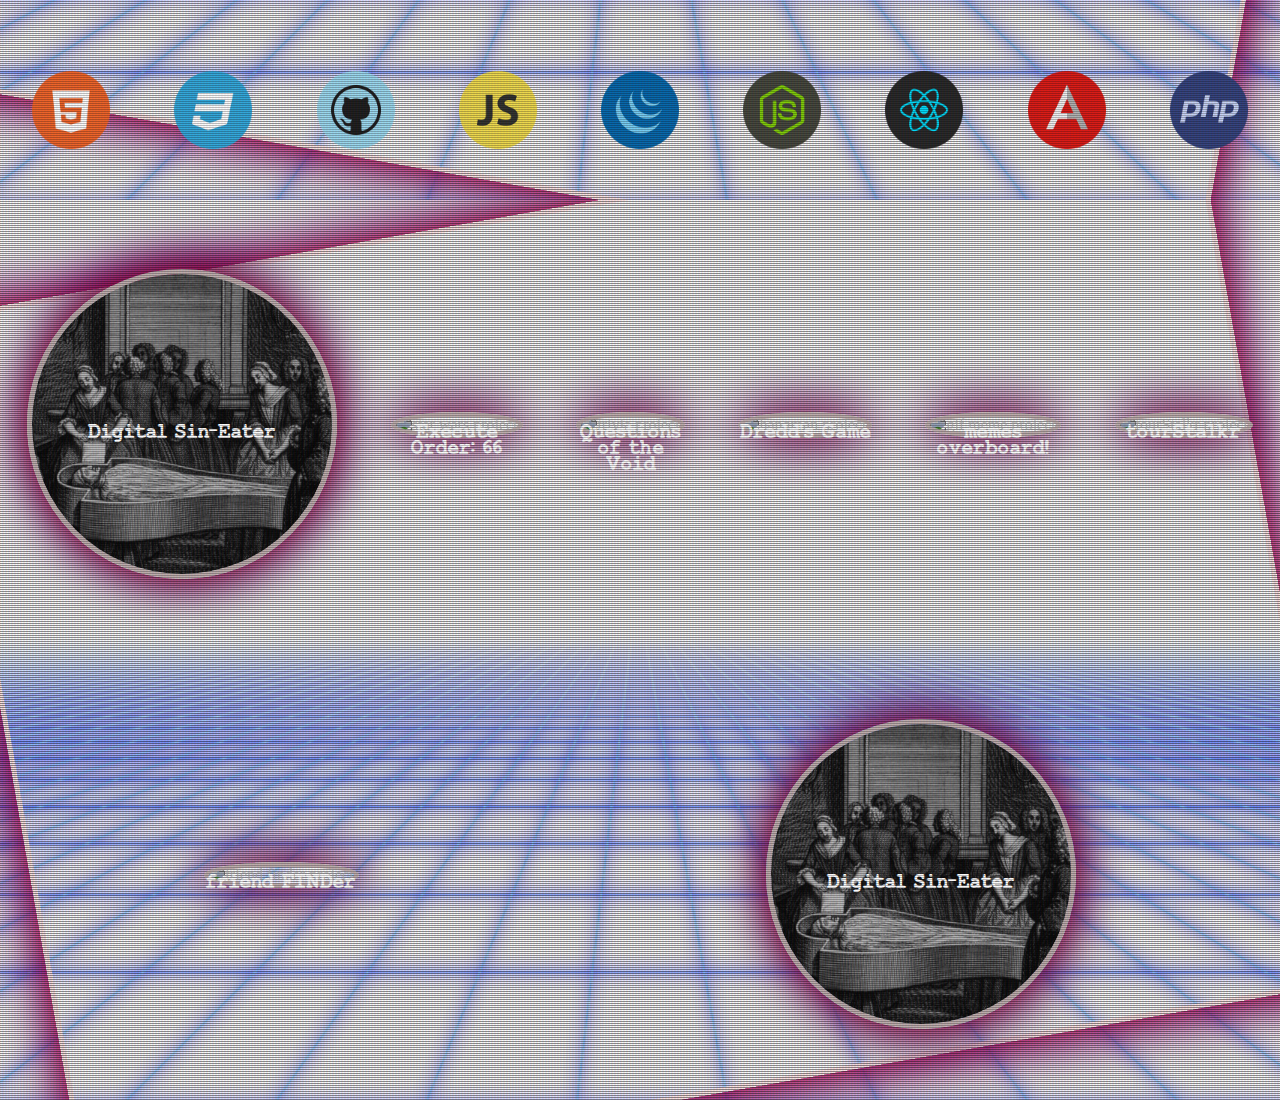
==== commit 9de6b2cd: "Quick and dirty optimization of images/gifs" ====
--- a/index.html
+++ b/index.html
@@ -82,56 +82,56 @@
 			<div class="crt" id="projectHolder">
 
 				<div class="project" id="sineater">
-					<img src="assets/img/project/sineater.png" alt="sineater project" />
+					<img src="assets/img/project/sineater.jpg" alt="sineater project" />
 					<div class="projectText">
 						<p>Digital Sin-Eater</p>
 					</div>
 				</div>
 
 				<div class="project" id="starwarsGame">
-					<img src="assets/img/project/starwarsGame.png" alt="star wars project" />
+					<img src="assets/img/project/starwarsGame.jpg" alt="star wars project" />
 					<div class="projectText">
 						<p>Execute Order: 66</p>
 					</div>
 				</div>
 
 				<div class="project" id="triviaGame">
-					<img src="assets/img/project/triviaGame.png" alt="trivia project" />
+					<img src="assets/img/project/triviaGame.jpg" alt="trivia project" />
 					<div class="projectText">
 						<p>Questions of the Void</p>
 					</div>
 				</div>
 
 				<div class="project" id="hangmanGame">
-					<img src="assets/img/project/hangmanGame.png" alt="hangman project" />
+					<img src="assets/img/project/hangmanGame.jpg" alt="hangman project" />
 					<div class="projectText">
 						<p>Dredd's Game</p>
 					</div>
 				</div>
 
 				<div class="project" id="memesOverboard">
-					<img src="assets/img/project/memesOverboard.png" alt="gif meme project" />
+					<img src="assets/img/project/memesOverboard.jpg" alt="gif meme project" />
 					<div class="projectText">
 						<p>memes overboard!</p>
 					</div>
 				</div>
 
 				<div class="project" id="tourStalkr">
-					<img src="assets/img/project/tourStalkr.png" alt="tourStalkr project" />
+					<img src="assets/img/project/tourStalkr.jpg" alt="tourStalkr project" />
 					<div class="projectText">
 						<p>tourStalkr</p>
 					</div>
 				</div>
 
 				<div class="project" id="friendFinder">
-					<img src="assets/img/project/friendFinder.png" alt="friend finder project" />
+					<img src="assets/img/project/friendFinder.jpg" alt="friend finder project" />
 					<div class="projectText">
 						<p>friend FINDer</p>
 					</div>
 				</div>
 
 				<div class="project" id="sineater">
-					<img src="assets/img/project/sineater.png" alt="sineater project" />
+					<img src="assets/img/project/sineater.jpg" alt="sineater project" />
 					<div class="projectText">
 						<p>Digital Sin-Eater</p>
 					</div>
--- a/assets/css/style.css
+++ b/assets/css/style.css
@@ -74,7 +74,7 @@
 			position: absolute;
 			height: 100%;
 			width: 100%;
-			background-image: url("../img/splashBackground2.jpg");
+			background-image: url("../img/splashBackground.jpg");
 			filter: contrast(170%);
 			background-repeat: no-repeat;
     		background-size: cover;
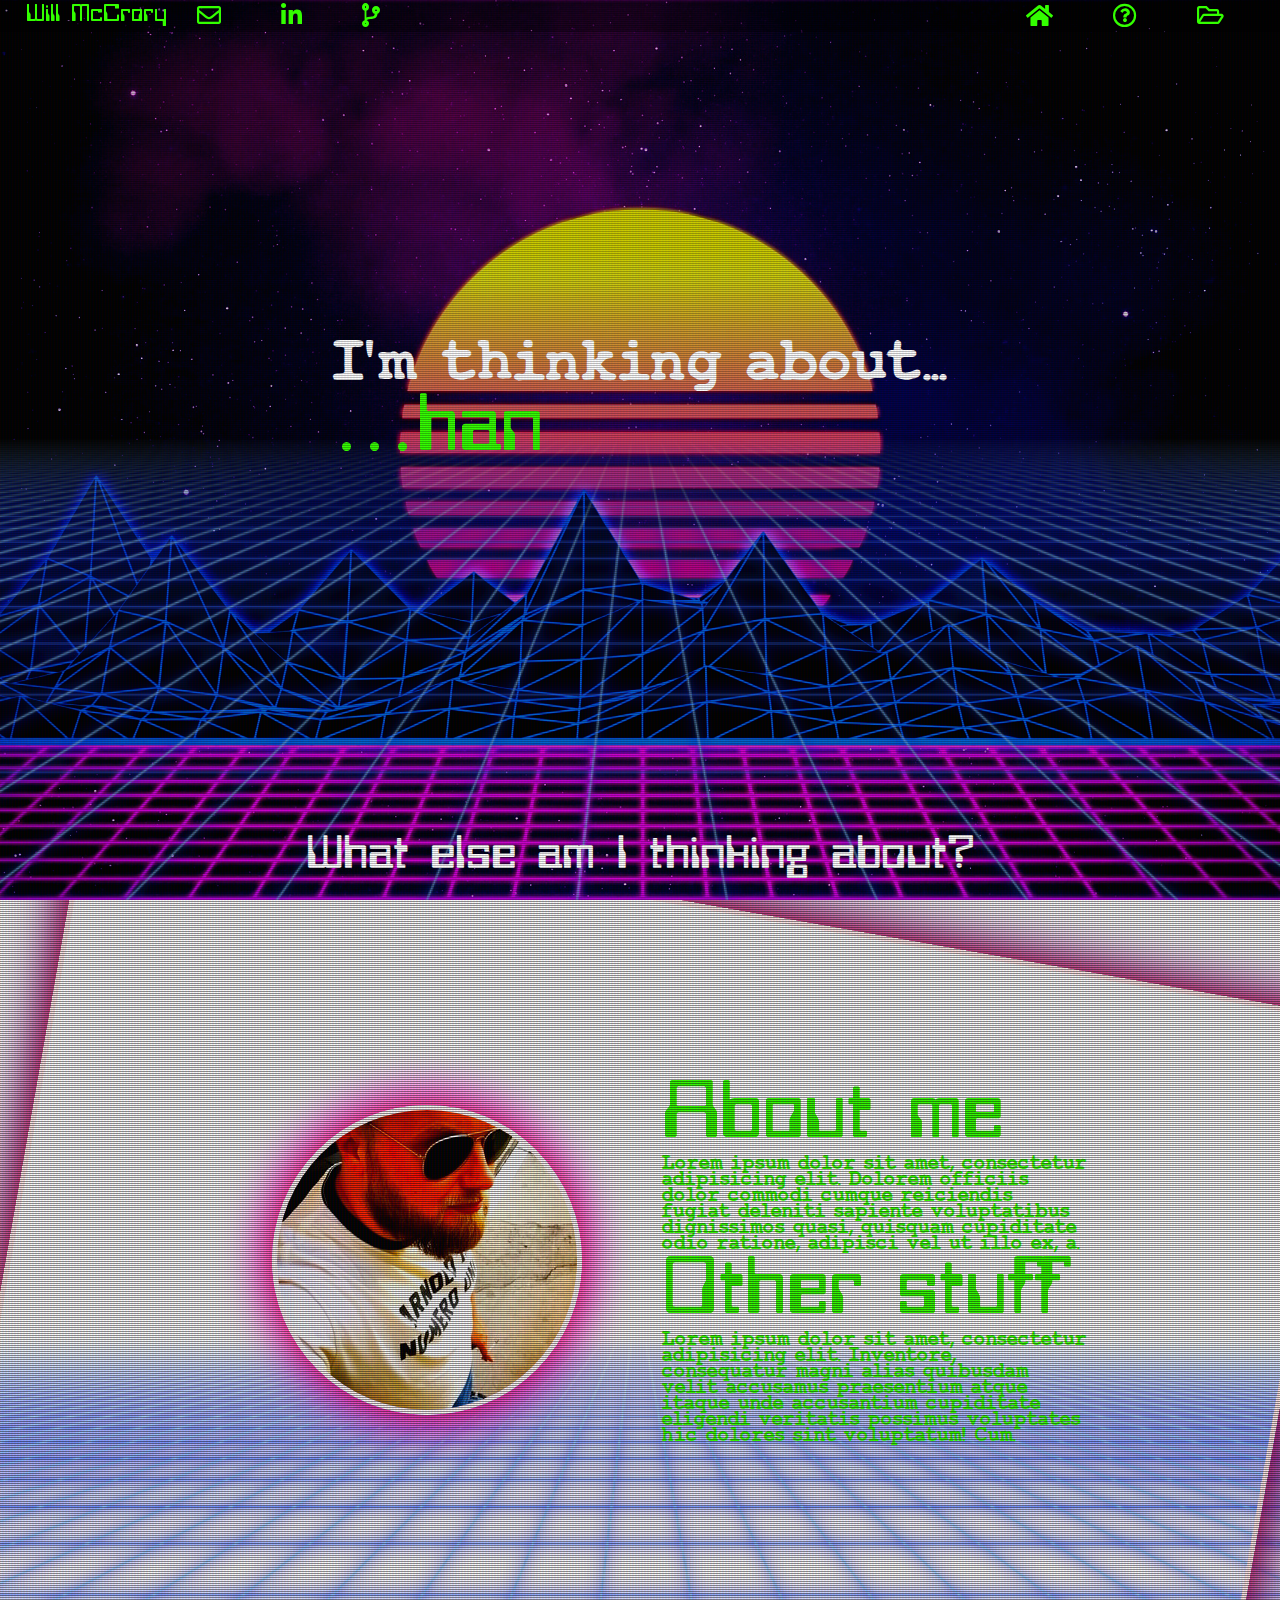
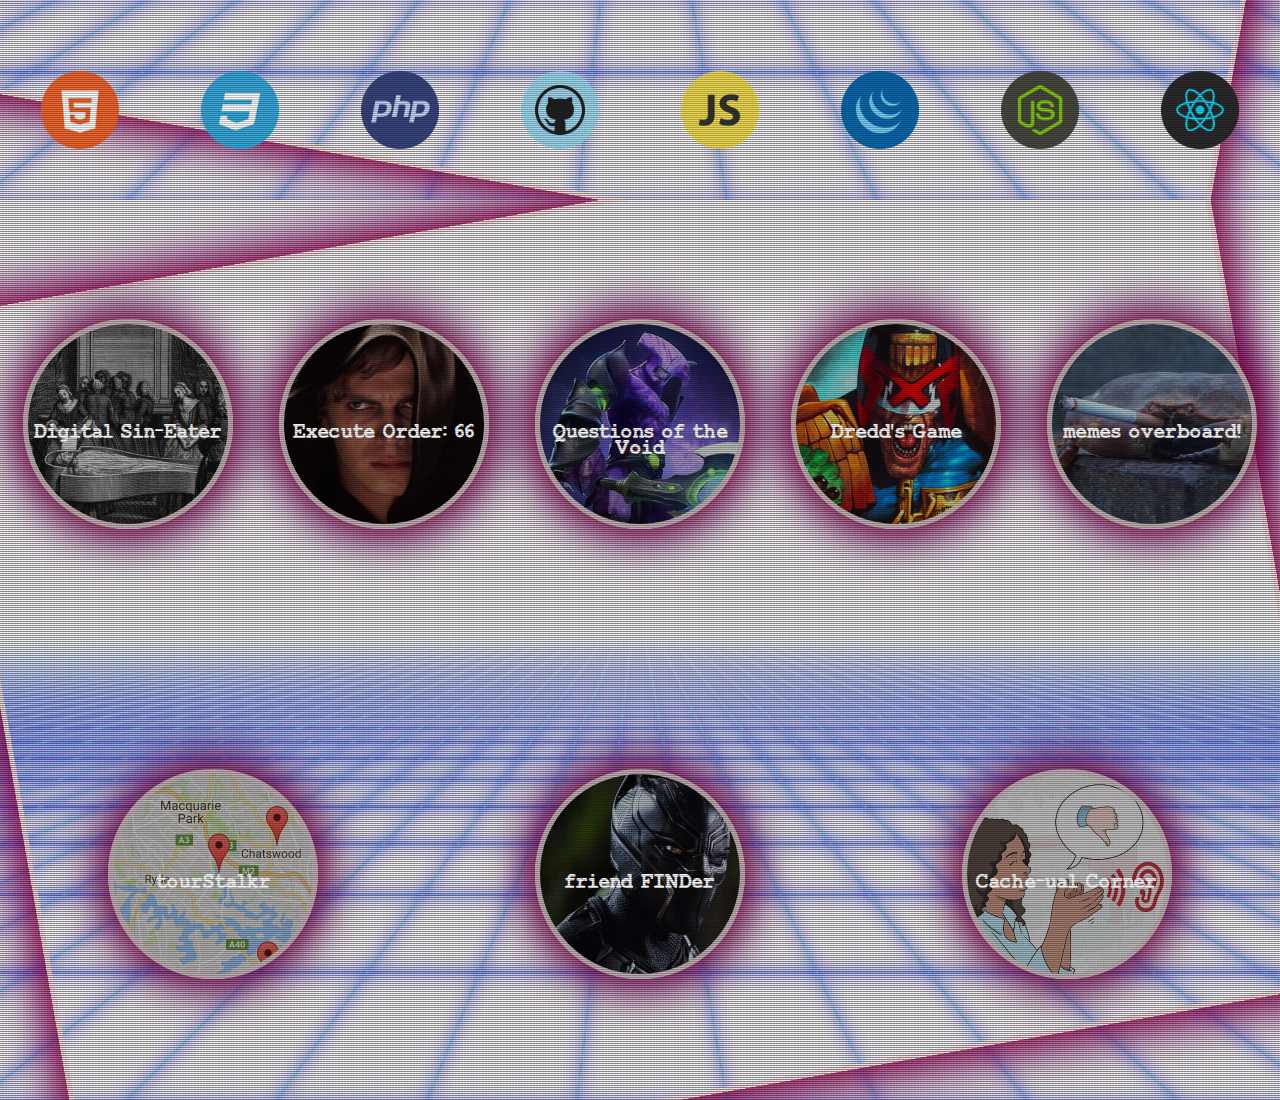
==== commit 7a82295d: "Added cacheual corner to portfolio. gifs added to most projects" ====
--- a/index.html
+++ b/index.html
@@ -65,13 +65,12 @@
 			<div class="crt" id="bioSkills">
 				<img src="assets/img/icon/html.png" alt="html" />
 				<img src="assets/img/icon/css.png" alt="css" />
+				<img src="assets/img/icon/php.png" alt="php" />
 				<img src="assets/img/icon/github.png" alt="github" />
 				<img src="assets/img/icon/javascript.png" alt="javascript" />
 				<img src="assets/img/icon/jquery.png" alt="jQuery" />
 				<img src="assets/img/icon/node.png" alt="node" />
 				<img src="assets/img/icon/react.png" alt="react" />	
-				<img src="assets/img/icon/angularJS.png" alt="angularJS" />
-				<img src="assets/img/icon/php.png" alt="php" />
 			</div>
 		</div>
 
@@ -130,10 +129,10 @@
 					</div>
 				</div>
 
-				<div class="project" id="sineater">
-					<img src="assets/img/project/sineater.jpg" alt="sineater project" />
+				<div class="project" id="cacheualCorner">
+					<img src="assets/img/project/cacheualCorner.jpg" alt="sineater project" />
 					<div class="projectText">
-						<p>Digital Sin-Eater</p>
+						<p>Cache-ual Corner</p>
 					</div>
 				</div>
 
--- a/assets/css/style.css
+++ b/assets/css/style.css
@@ -74,7 +74,7 @@
 			position: absolute;
 			height: 100%;
 			width: 100%;
-			background-image: url("../img/splashBackground.jpg");
+			background-image: url("../img/background.jpg");
 			filter: contrast(170%);
 			background-repeat: no-repeat;
     		background-size: cover;
@@ -493,4 +493,12 @@
 	}
 	.crt {
 	  animation: textShadow 1.6s infinite;
+	}
+
+/*media queries*/
+	@media only screen and (max-width: 1358px) and (min-width: 1000px) {
+		.project img {
+			height: 200px;
+			width: 200px;
+		}
 	}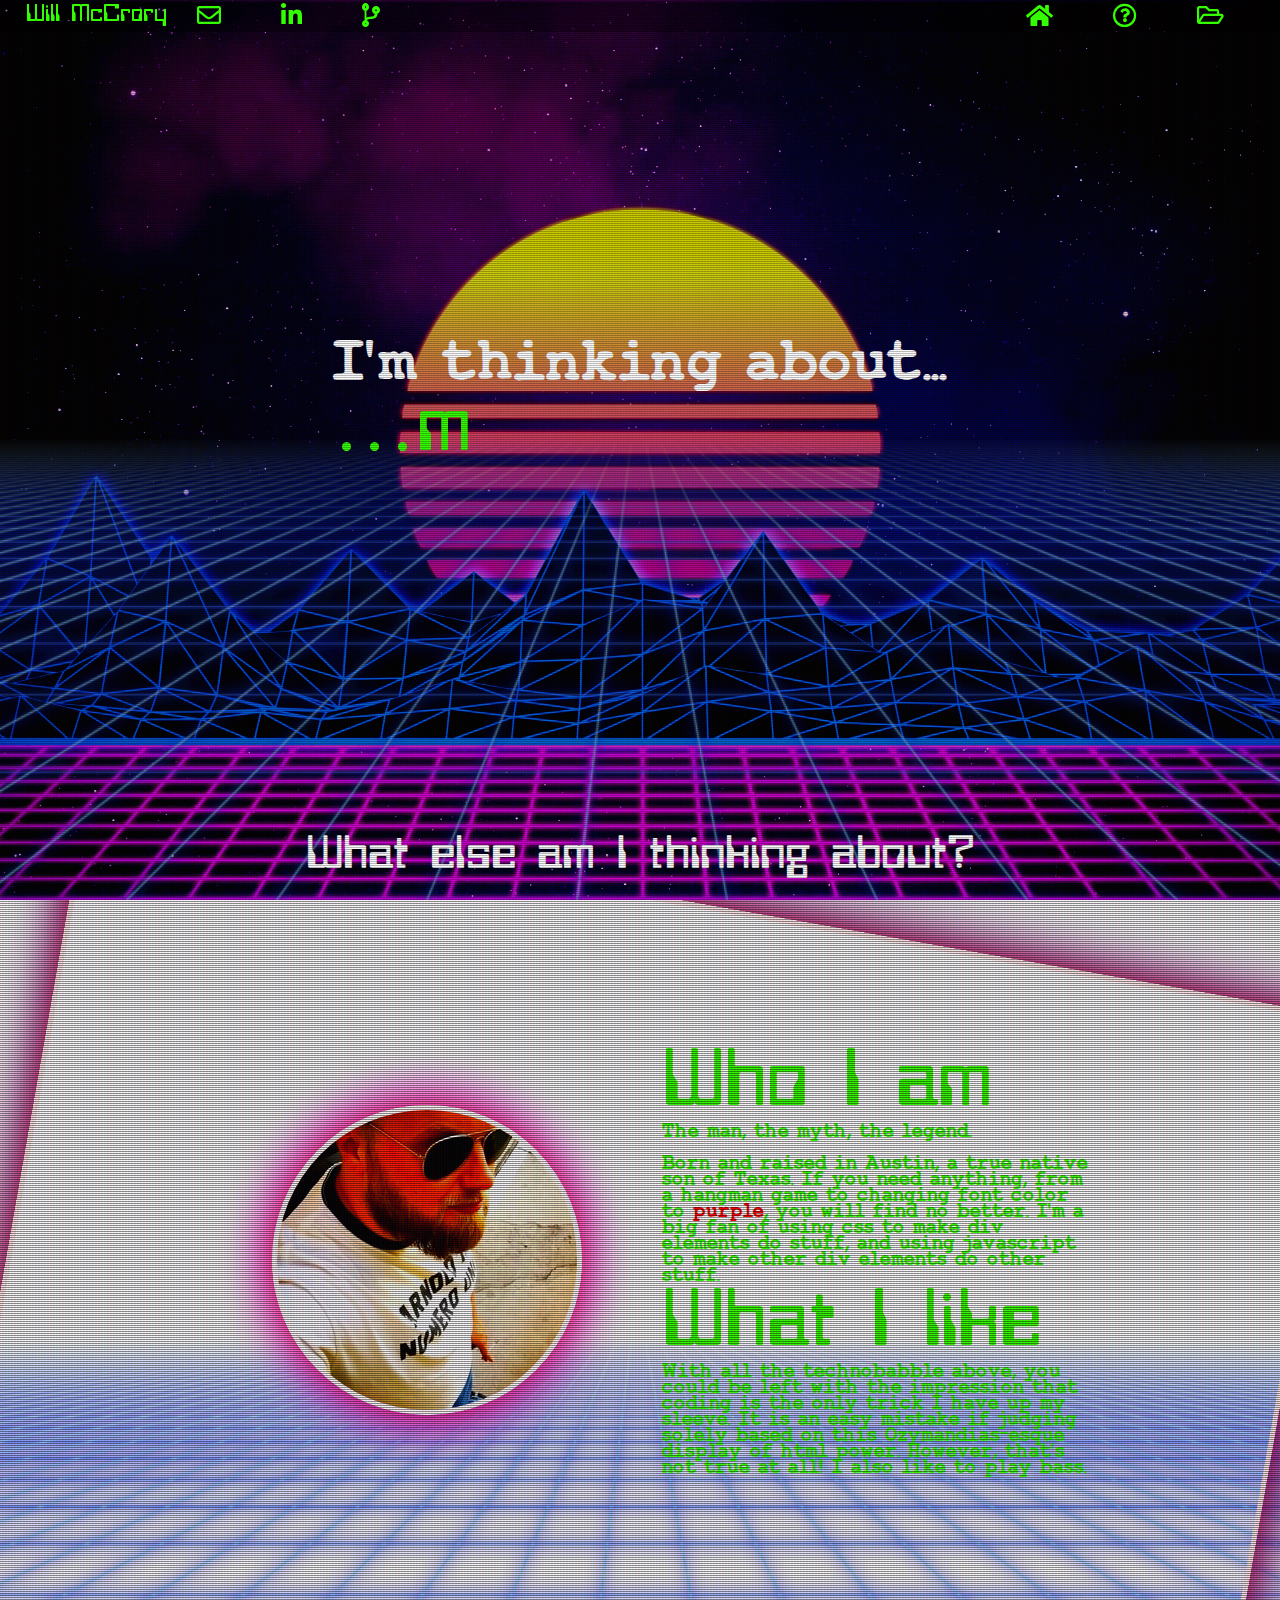
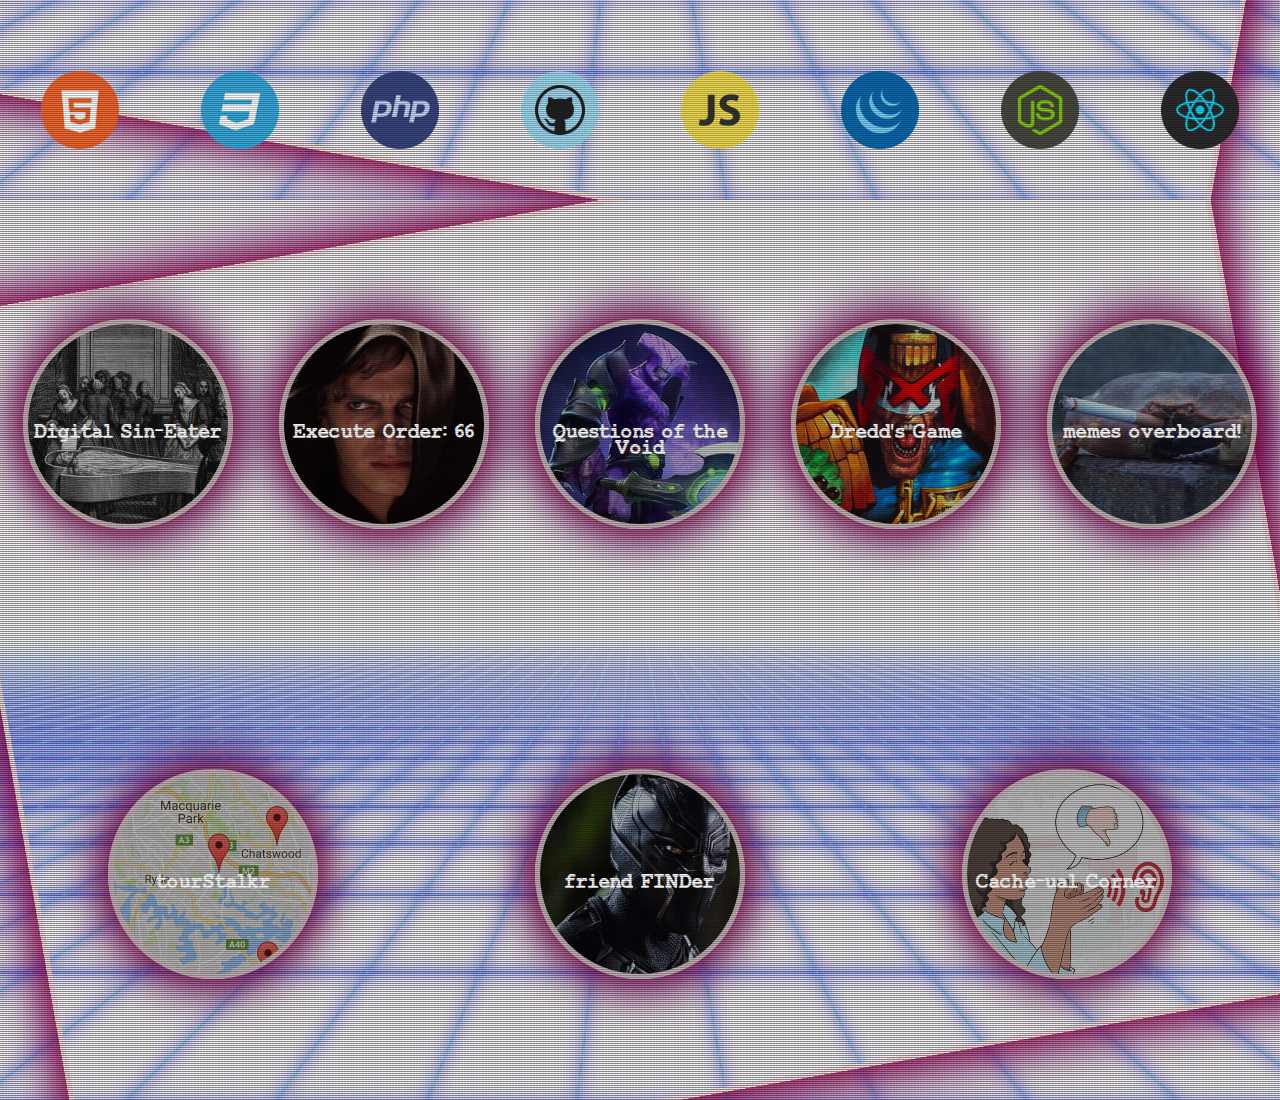
==== commit b930429f: "Adding actual content instead of lorem ipsum placeholders. Most content done" ====
--- a/index.html
+++ b/index.html
@@ -55,10 +55,12 @@
 			<div class="crt" id="bioContent">
 				<img src="assets/img/profile.jpg" alt="profile picture" />
 				<div>
-					<h2>About me</h2>
-					<p>Lorem ipsum dolor sit amet, consectetur adipisicing elit. Dolorem officiis dolor commodi cumque reiciendis fugiat deleniti sapiente voluptatibus dignissimos quasi, quisquam cupiditate odio ratione, adipisci vel ut illo ex, a.</p>
-					<h2>Other stuff</h2>
-					<p>Lorem ipsum dolor sit amet, consectetur adipisicing elit. Inventore, consequatur magni alias quibusdam velit accusamus praesentium atque itaque unde accusantium cupiditate eligendi veritatis possimus voluptates hic dolores sint voluptatum! Cum.</p>
+					<h2>Who I am</h2>
+					<p>The man, the myth, the legend.</p>
+						<br>
+					<p style="display: inline">Born and raised in Austin, a true native son of Texas. If you need anything, from a hangman game to changing font color to <p style="color: red; display: inline">purple</p><p style="display: inline">, you will find no better. I'm a big fan of using css to make div elements do stuff, and using javascript to make other div elements do other stuff.</p></p>
+					<h2>What I like</h2>
+					<p>With all the technobabble above, you could be left with the impression that coding is the only trick I have up my sleeve. It is an easy mistake if judging solely based on this Ozymandias-esque display of html power. However, that's not true at all! I also like to play bass.</p>
 				</div>
 			</div>
 
